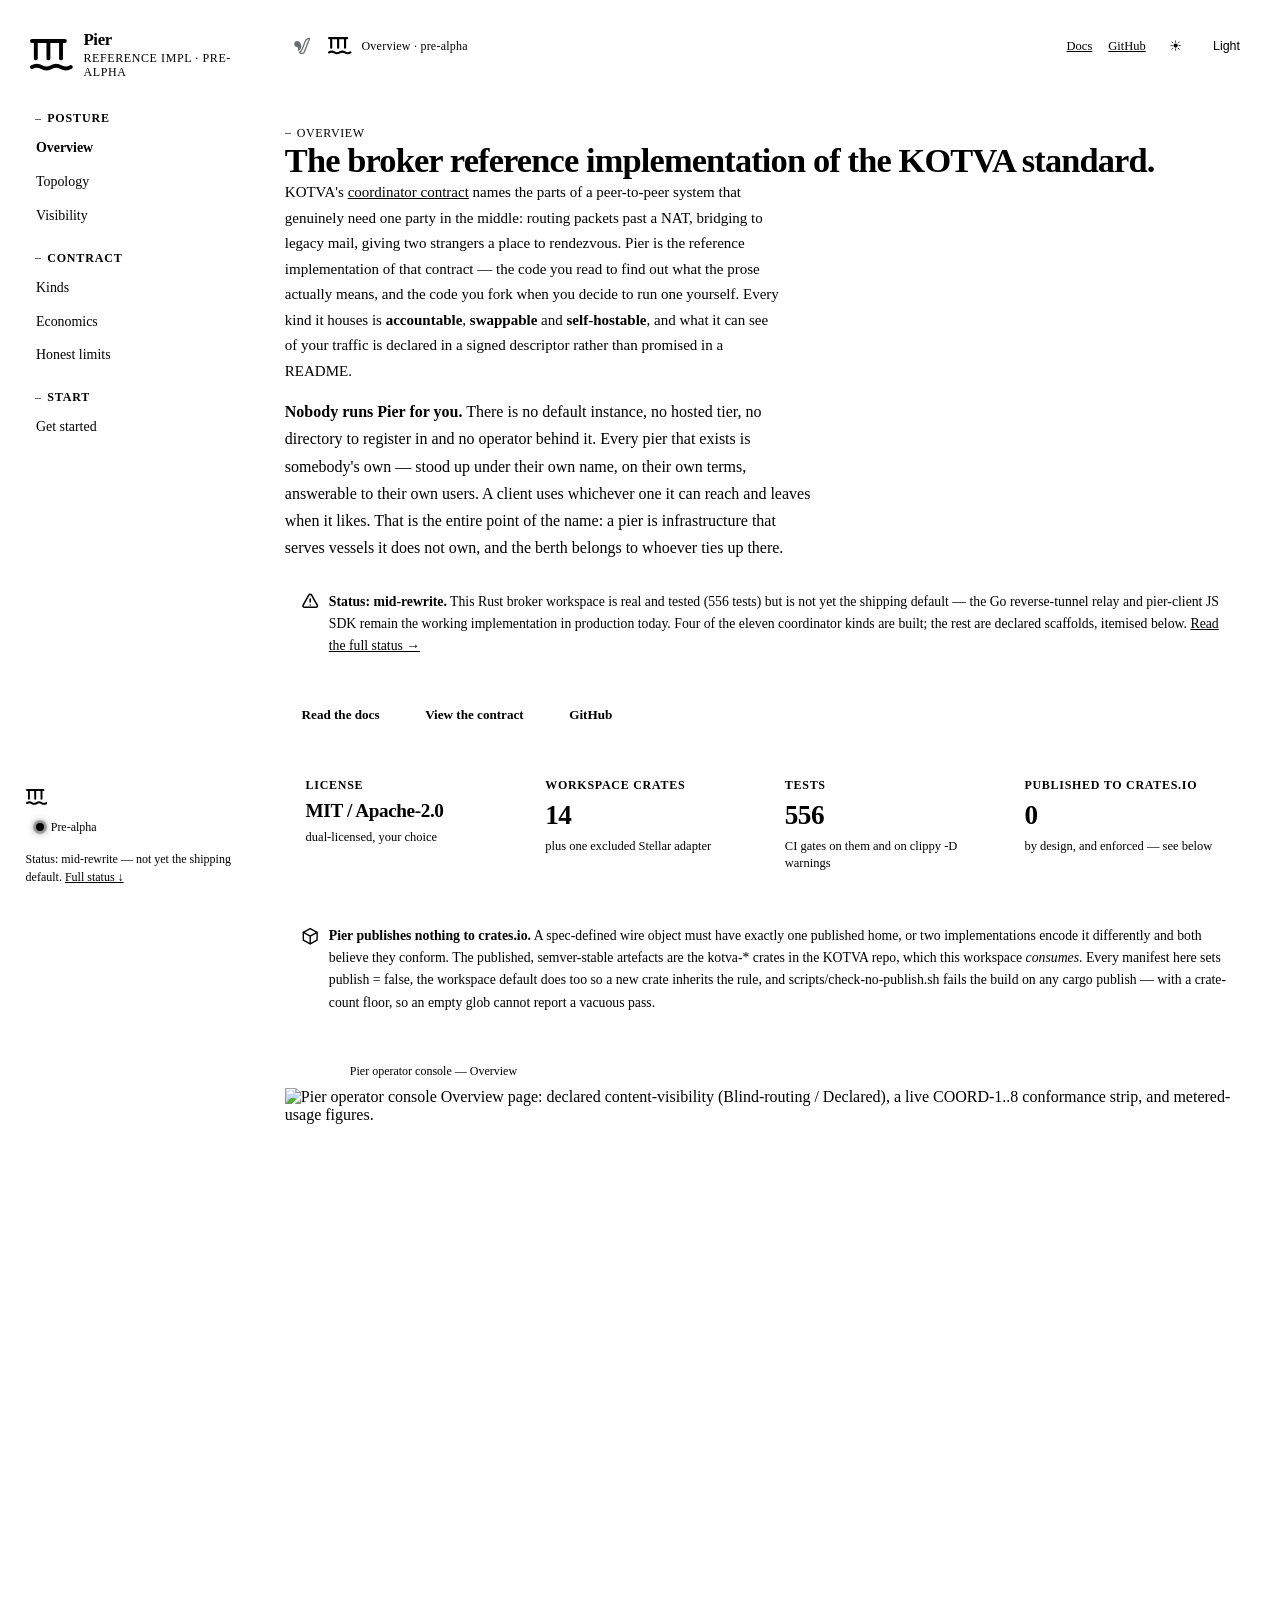
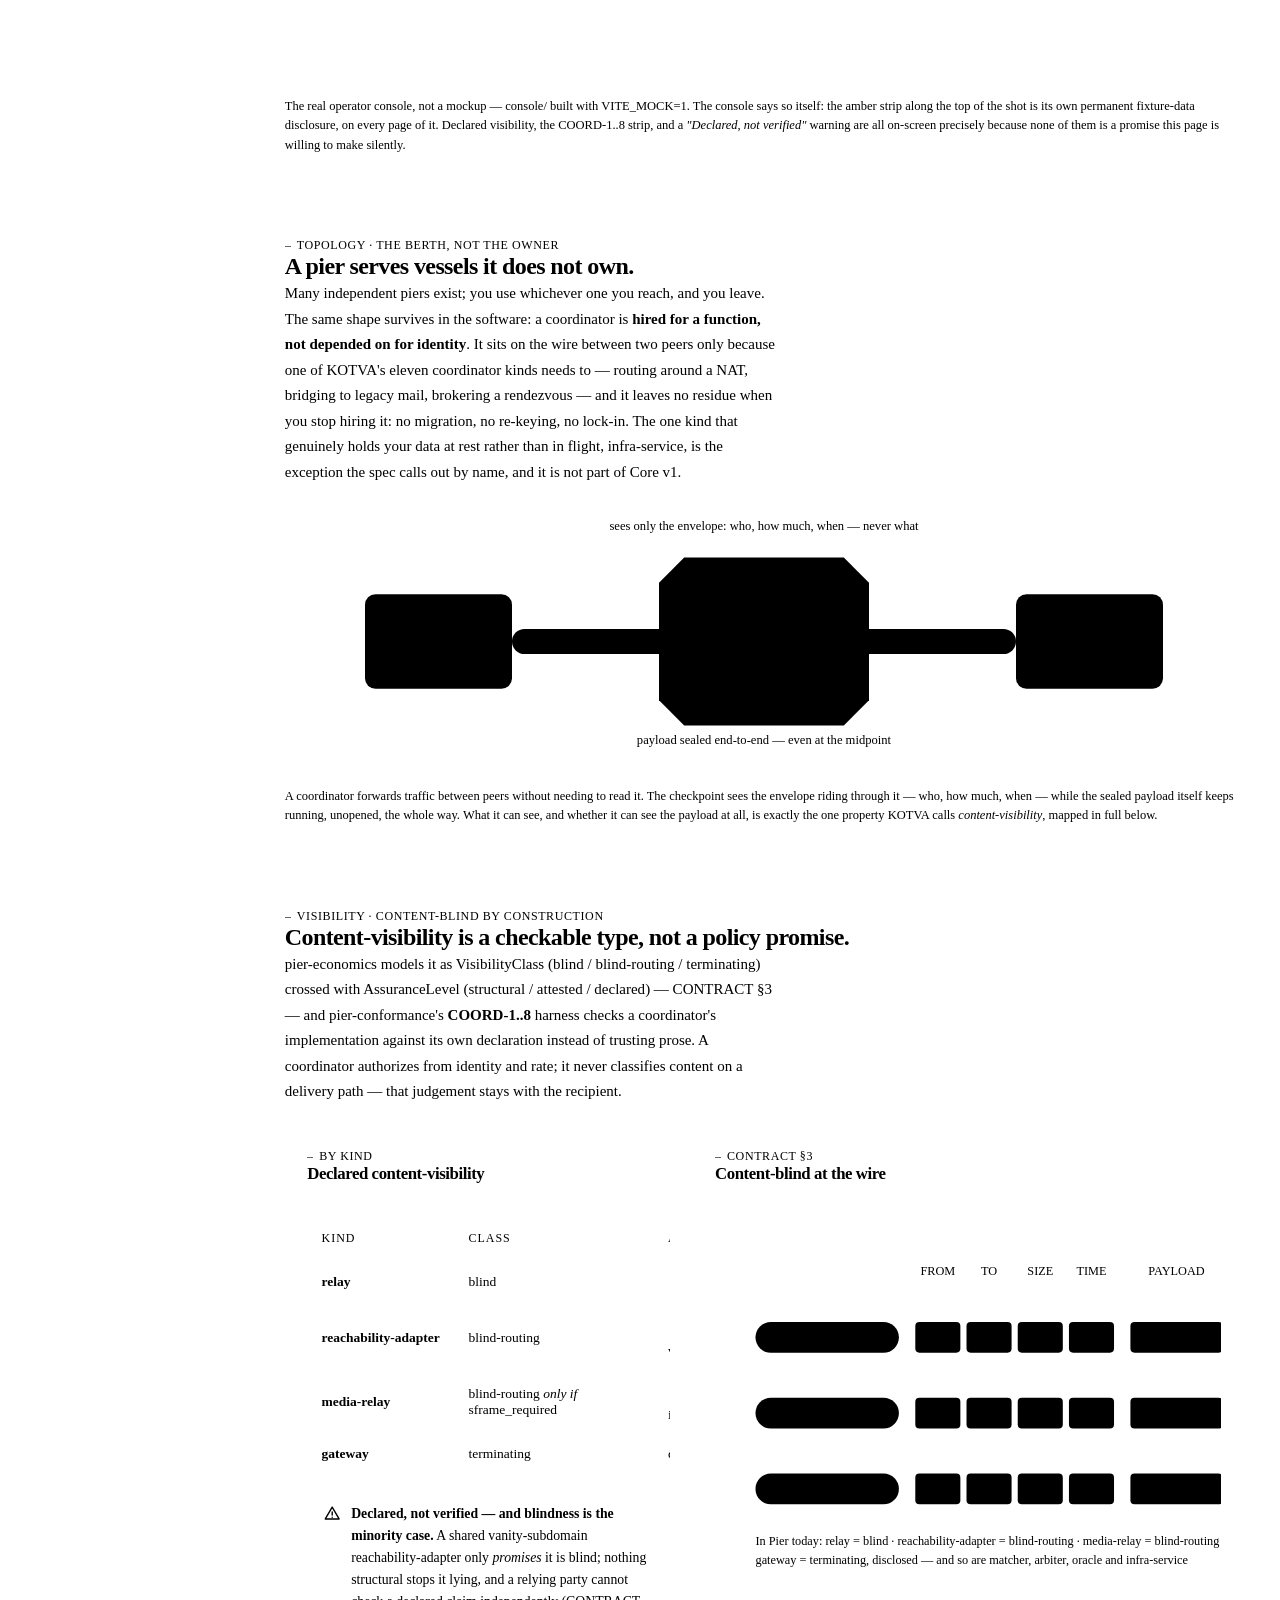
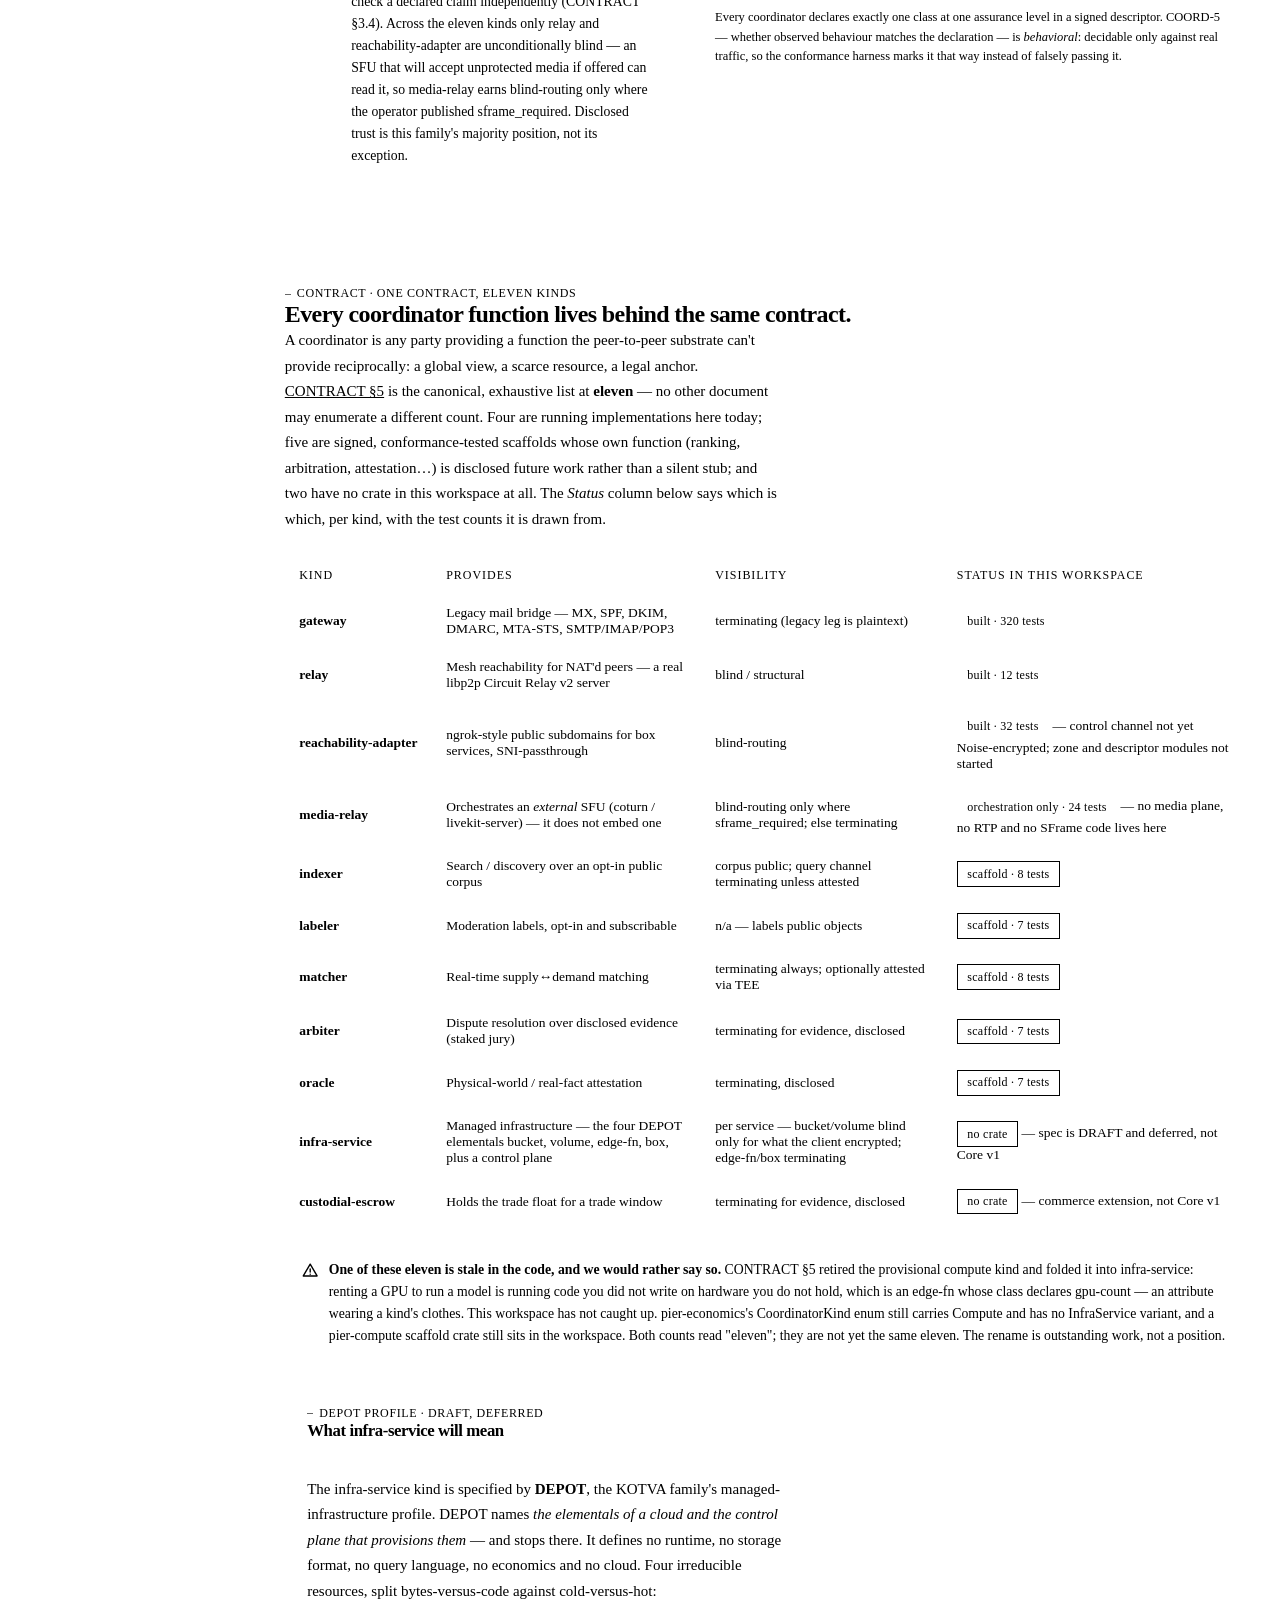
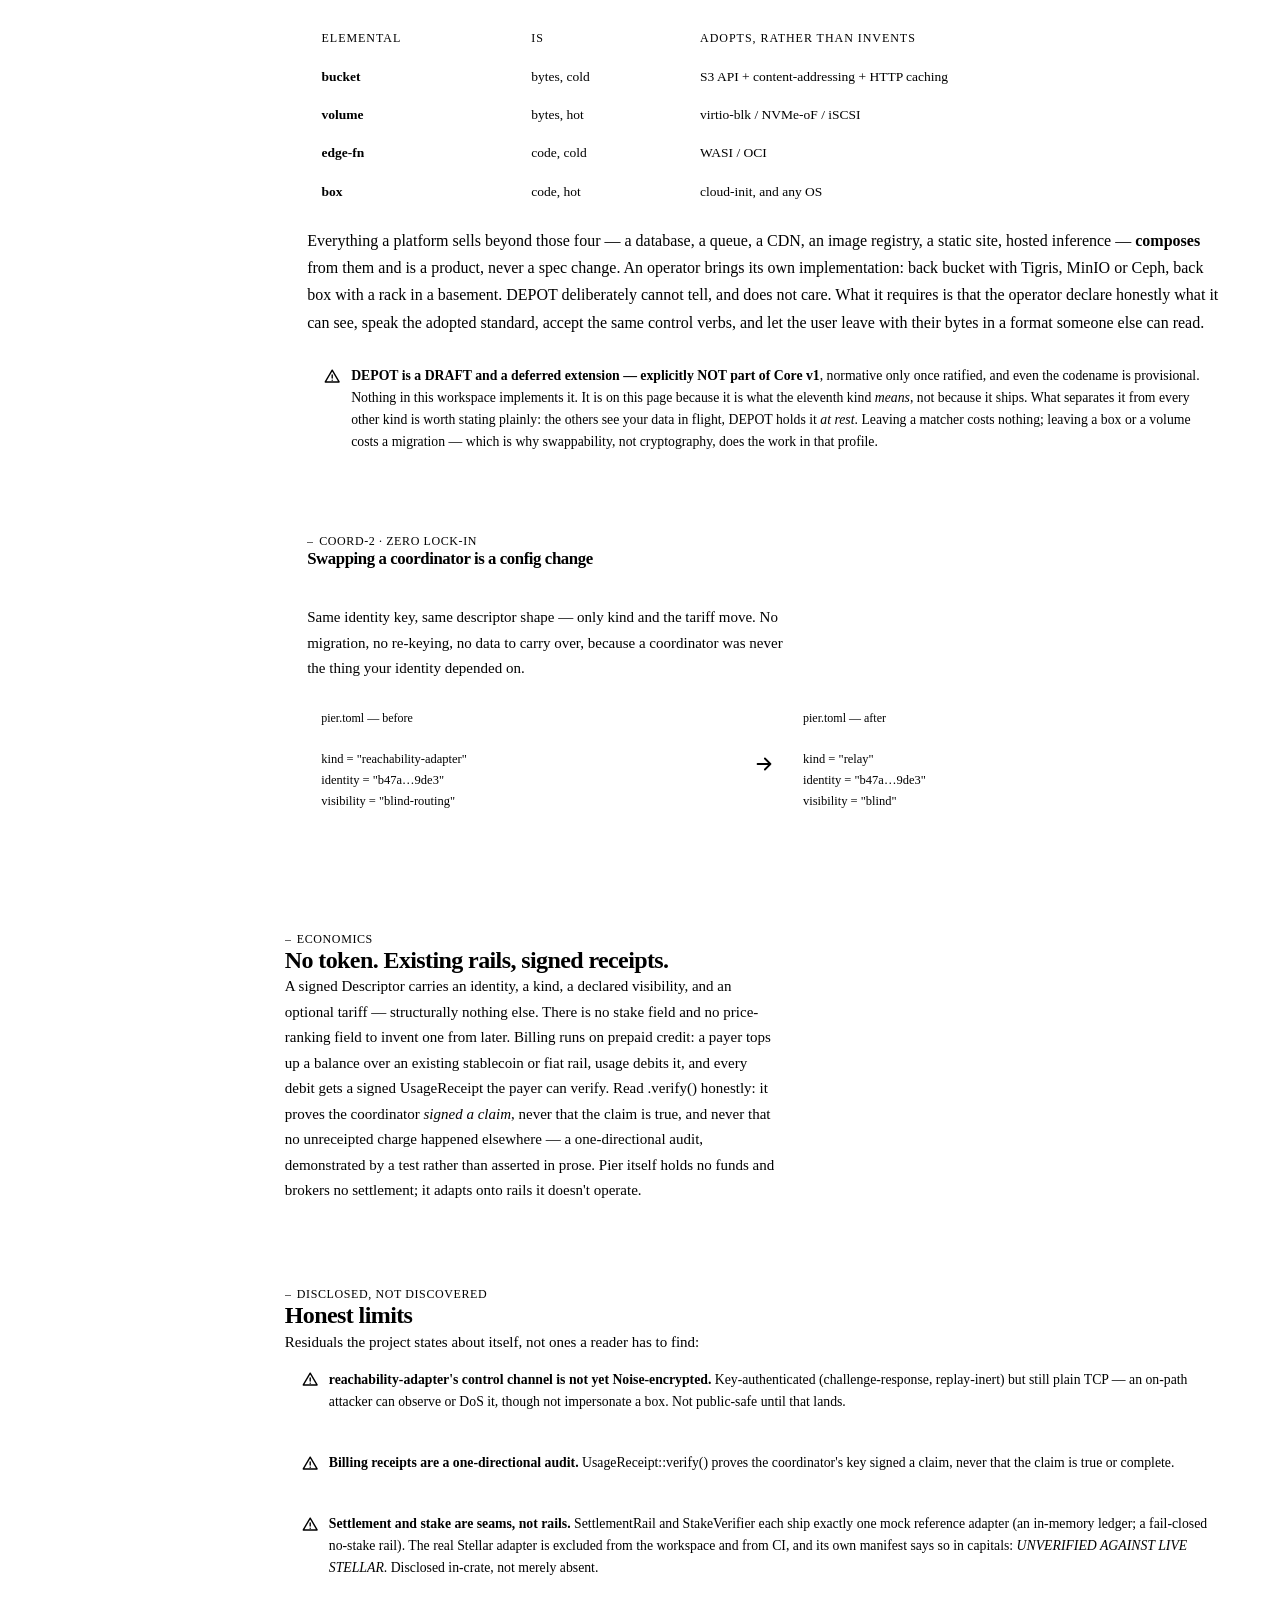
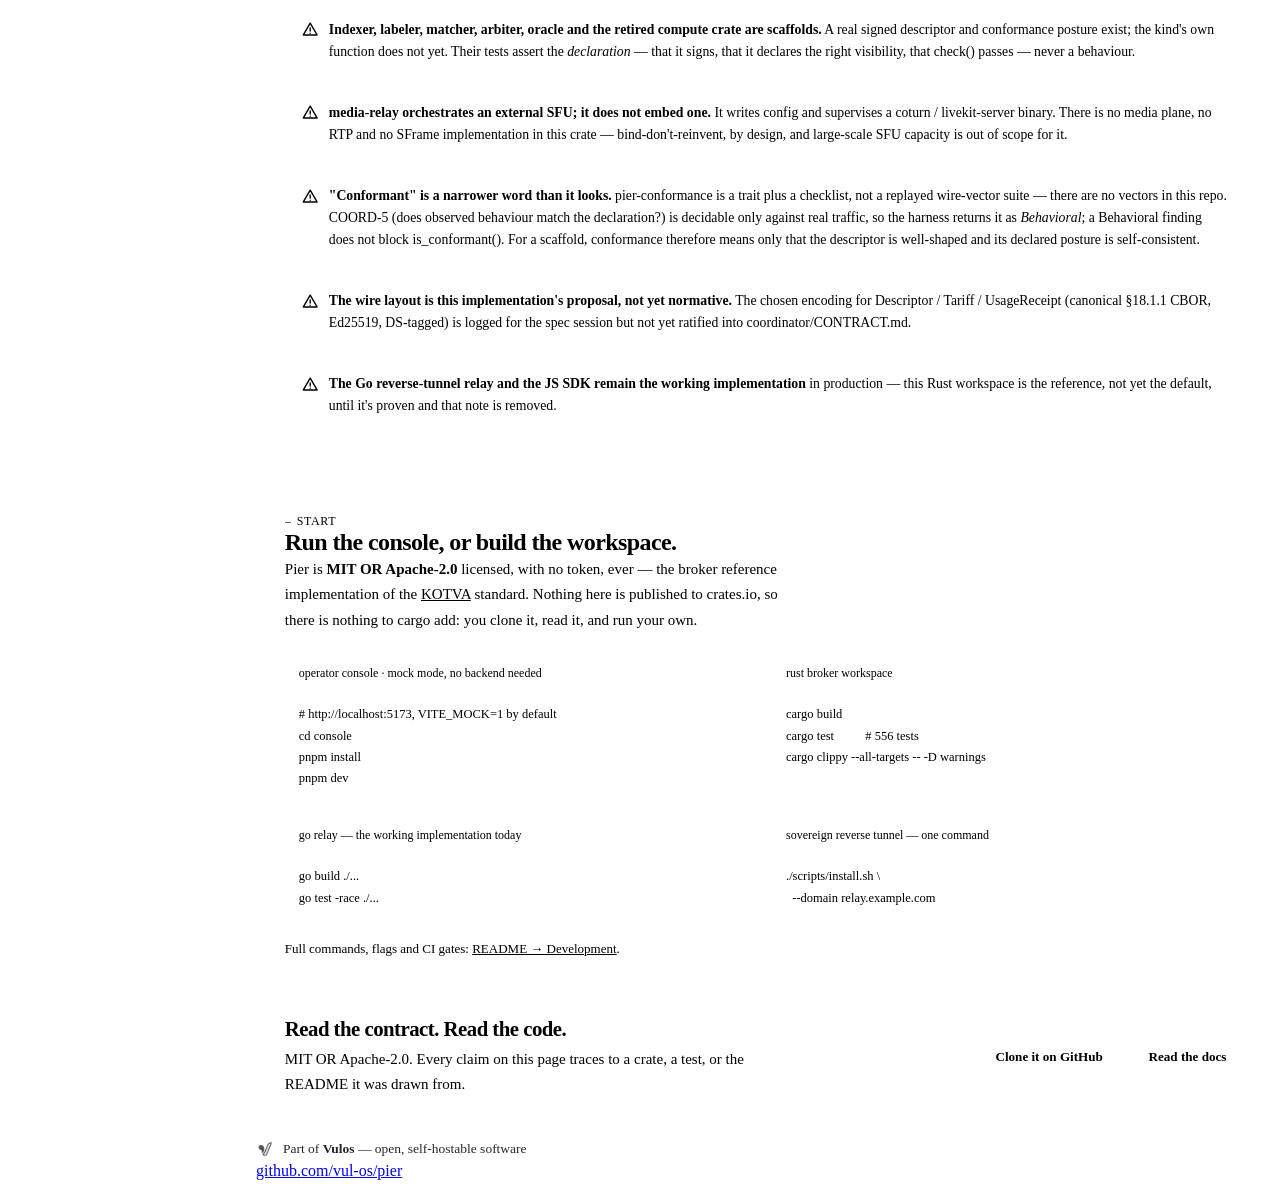
==== site/index.html @ 9364a7e8 "site: lift the Vulos chrome mark off the dark ground vulos-logo.png is flat #2E383A on transparency " ====
<!doctype html>
<html lang="en-ZA">
<head>
<meta charset="utf-8">
<meta name="viewport" content="width=device-width,initial-scale=1">
<title>Pier — the broker reference implementation of the KOTVA standard</title>
<meta name="description" content="Pier is the broker (coordinator) reference implementation of the KOTVA standard. Content-visibility is a checkable type, not a policy promise. Anyone may run one, under their own name; there is no default instance and no operator.">
<link rel="canonical" href="https://vulos.org/projects/pier/">
<meta name="color-scheme" content="dark light">
<meta property="og:type" content="website">
<meta property="og:site_name" content="Pier">
<meta property="og:title" content="Pier — the broker reference implementation of the KOTVA standard">
<meta property="og:description" content="Content-visibility is a checkable type, not a policy promise. Anyone may run one, under their own name — no default instance, no operator, no token.">
<meta property="og:url" content="https://vulos.org/projects/pier/">
<meta property="og:image" content="https://vulos.org/projects/pier/assets/og-card.png">
<meta property="og:image:type" content="image/png">
<meta property="og:image:width" content="1200">
<meta property="og:image:height" content="630">
<meta property="og:image:alt" content="Pier — the broker reference implementation of the KOTVA standard: a bronze deck on three pilings standing over open water.">
<meta name="twitter:card" content="summary_large_image">
<meta name="twitter:title" content="Pier — the broker reference implementation of the KOTVA standard">
<meta name="twitter:description" content="Content-visibility is a checkable type, not a policy promise. Anyone may run one, under their own name — no default instance, no operator, no token.">
<meta name="twitter:image" content="https://vulos.org/projects/pier/assets/og-card.png">
<link rel="icon" type="image/svg+xml" href="assets/brand/favicon.svg">
<link rel="icon" type="image/png" sizes="32x32" href="assets/brand/favicon-32.png">
<link rel="apple-touch-icon" href="assets/brand/apple-touch-icon.png">
<link rel="stylesheet" href="./assets/site-theme.css">
<script>
  (function () {
    try {
      var s = localStorage.getItem('pier-site-theme');
      var t = s || (matchMedia('(prefers-color-scheme: light)').matches ? 'light' : 'dark');
      document.documentElement.setAttribute('data-theme', t);
    } catch (e) { document.documentElement.setAttribute('data-theme', 'dark'); }
  })();
</script>
<style>
/* ═══════════════════════════════════════════════════════════════════════
   Landing-page-only styling. Shared chrome/tokens live in assets/site-theme.css.

   This page is built as the console it fronts: a sidebar nav + topbar shell,
   panel/card surfaces, pills and stat tiles lifted from console/src/app.css
   (same class shapes, this page's own copy — index.html never loads Svelte).
   The console's real component vocabulary — .panel, .pill, .note, .stat,
   table.ledger — is reused deliberately so a reader who later opens the
   actual console recognises the room. New class names are used wherever a
   name already means something different in site-theme.css (.btn, .nav,
   .brand, .theme-toggle) to avoid silently colliding with docs.html's chrome,
   which still loads the same stylesheet and must keep working untouched.
   ═══════════════════════════════════════════════════════════════════════ */

* { box-sizing: border-box; }
/* TYPE FLOOR: nothing on this page renders below 12px. The uppercase
   eyebrows, sidebar headings, stat labels, table headers and status pills all
   used to sit at 10.1-11.8px — small enough that the pills, which carry real
   information ("built · 320 tests"), were harder to read than the prose they
   qualify. Measured, not eyeballed: see the 390px/1280px audit. */
h1,h2,h3,h4{font-family:var(--font-mono);font-weight:700;letter-spacing:-.025em;line-height:1.15;margin:0;color:var(--text-primary)}
p.lede,p.body{font-family:var(--font-sans);color:var(--text-secondary);line-height:1.7}
code{font-family:var(--font-mono)}

/* ── shell ─────────────────────────────────────────────────────────────── */
.shell{display:grid;grid-template-columns:15.5rem minmax(0,1fr);min-height:100vh}
@media(max-width:900px){.shell{grid-template-columns:minmax(0,1fr)}}

.scrim{display:none;border:0;padding:0;position:fixed;inset:0;z-index:50;background:var(--nav-scrim);opacity:0;pointer-events:none;transition:opacity var(--dur) var(--ease);cursor:default}
@media(max-width:900px){.scrim{display:block}.shell.drawer-open .scrim{opacity:1;pointer-events:auto}}

.side-nav{background:var(--bg-surface);border-right:1px solid var(--border-default);display:flex;flex-direction:column;padding:1.4rem 1.1rem;position:sticky;top:0;height:100vh;overflow-y:auto}
.side-nav:focus-visible{outline:none;box-shadow:none}
@media(max-width:900px){
  .side-nav{position:fixed;top:0;left:0;bottom:0;z-index:60;width:16rem;max-width:82vw;height:100dvh;transform:translateX(-100%);transition:transform var(--dur) var(--ease);box-shadow:var(--shadow-lg)}
  .side-nav.open{transform:translateX(0)}
}

.side-brand{display:flex;align-items:center;gap:.65rem;padding:0 .3rem 1rem;margin-bottom:.7rem;border-bottom:1px solid var(--border-default);position:relative}
.side-brand::after{content:'';position:absolute;left:.3rem;right:0;bottom:-1px;height:1px;background:linear-gradient(90deg,var(--border-emphasis),transparent 85%)}
.side-mark{color:var(--accent);display:flex;align-items:center}
.side-mark svg{height:2rem;width:auto;display:block}
.side-word{display:flex;flex-direction:column;line-height:1.2;min-width:0}
.side-word .w{font-family:var(--font-mono);font-weight:700;font-size:1.05rem;letter-spacing:-.02em;color:var(--text-primary)}
.side-word .s{font-family:var(--font-mono);font-size:12px;font-weight:500;letter-spacing:.05em;text-transform:uppercase;color:var(--text-muted)}

.nav-heading{font-family:var(--font-mono);font-size:12px;font-weight:600;letter-spacing:.07em;text-transform:uppercase;color:var(--text-muted);margin:1.2rem 0 .4rem;padding:0 .6rem}
.nav-heading:first-of-type{margin-top:.3rem}
.nav-heading::before{content:'';display:inline-block;width:.5em;height:1px;margin-right:.5em;background:currentColor;opacity:.6;vertical-align:middle}
.navlist{list-style:none;margin:0 0 0;padding:0;display:flex;flex-direction:column;gap:.15rem}
.navitem{width:100%;display:flex;align-items:center;padding:.48rem .65rem;border-radius:var(--radius-sm);border:none;background:transparent;color:var(--text-secondary);font-family:var(--font-mono);font-size:.87rem;font-weight:500;text-align:left;cursor:pointer;text-decoration:none;transition:background-color var(--dur-fast) var(--ease),color var(--dur-fast) var(--ease),box-shadow var(--dur) var(--ease)}
.navitem:hover{background:var(--bg-hover);color:var(--text-primary)}
.navitem.active{background:var(--bg-selected);color:var(--text-primary);font-weight:600;box-shadow:inset 0 0 0 1px var(--bg-selected-border),inset 2px 0 0 var(--accent)}

.nav-foot{margin-top:auto;padding-top:1rem;border-top:1px solid var(--border-default);display:flex;flex-direction:column;gap:.65rem}
.foot-mark{color:var(--text-faint)}
.foot-mark svg{height:1rem;width:auto;display:block}
.mode-badge{align-self:flex-start;display:inline-flex;align-items:center;gap:.42rem;font-family:var(--font-mono);font-size:12px;font-weight:500;color:var(--status-warning);background:var(--status-warning-soft);border:1px solid color-mix(in srgb,var(--status-warning) 40%,transparent);padding:.28rem .65rem;border-radius:var(--radius-full)}
.light-dot{width:8px;height:8px;border-radius:50%;background:currentColor;box-shadow:0 0 0 3px color-mix(in srgb,currentColor 25%,transparent),0 0 8px currentColor;flex-shrink:0}
.foot-note{font-size:12px;color:var(--text-tertiary);line-height:1.5;margin:0}
.foot-note a{color:var(--accent)}

.content-col{min-width:0;display:flex;flex-direction:column}

.topbar{display:flex;align-items:center;justify-content:space-between;gap:1rem;padding:1rem 1.8rem;border-bottom:1px solid var(--border-default);background:var(--nav-scrim);backdrop-filter:blur(10px);-webkit-backdrop-filter:blur(10px);box-shadow:var(--shadow-sm);position:sticky;top:0;z-index:40}
.crumbs{display:flex;align-items:center;gap:.6rem;min-width:0}
.hamburger{display:none;align-items:center;justify-content:center;width:2.1rem;height:2.1rem;min-width:44px;min-height:44px;border:1px solid var(--border-strong);border-radius:var(--radius-sm);background:var(--bg-elevated);color:var(--text-secondary);cursor:pointer;flex-shrink:0}
.hamburger svg{width:1.1rem;height:1.1rem}
.hamburger:hover{color:var(--text-primary);border-color:var(--border-emphasis);background:var(--bg-hover)}
@media(max-width:900px){.hamburger{display:inline-flex}}
.back-link{display:flex;align-items:center;gap:5px;font-family:var(--font-mono);font-size:12px;letter-spacing:.04em;color:var(--text-faint);flex-shrink:0;min-height:44px}
.back-link:hover{color:var(--accent)}
.tb-mark{color:var(--text-secondary);height:1.1rem;width:auto;display:block;flex-shrink:0}
.crumb-kicker{font-family:var(--font-mono);font-size:.75rem;font-weight:500;letter-spacing:.02em;color:var(--text-muted);overflow:hidden;text-overflow:ellipsis;white-space:nowrap;min-width:0}
@media(max-width:560px){.back-link .bl-txt{display:none}}
@media(max-width:480px){.crumb-kicker{display:none}}

.top-actions{display:flex;align-items:center;gap:1rem;flex-shrink:0}
.top-link{font-family:var(--font-mono);font-size:12.5px;color:var(--text-muted);min-height:44px;display:inline-flex;align-items:center}
.top-link:hover{color:var(--text-primary)}
@media(max-width:640px){.top-link{display:none}}

.theme-switch{display:flex;align-items:center;gap:.5rem;background:none;border:none;cursor:pointer;color:var(--text-secondary);padding:.2rem;border-radius:var(--radius-sm)}
.theme-switch .track{width:2.5rem;height:1.4rem;border-radius:var(--radius-full);background:var(--bg-base);border:1px solid var(--border-strong);display:flex;align-items:center;padding:.12rem;transition:background-color var(--dur) var(--ease),border-color var(--dur) var(--ease)}
.theme-switch .track.dark{background:color-mix(in srgb,var(--accent) 30%,var(--bg-base));border-color:color-mix(in srgb,var(--accent) 45%,var(--border-strong));justify-content:flex-end}
.theme-switch .thumb{width:1.05rem;height:1.05rem;border-radius:50%;background:var(--bg-elevated);color:var(--accent);display:flex;align-items:center;justify-content:center;box-shadow:var(--shadow-sm)}
.theme-switch .thumb svg{width:.7rem;height:.7rem}
.theme-switch .tlabel{font-family:var(--font-mono);font-size:.78rem;color:var(--text-secondary)}
@media(max-width:480px){.theme-switch .tlabel{display:none}}

main{padding:0}
.page{max-width:78rem;margin:0 auto;padding:2.6rem 1.8rem;border-top:1px solid var(--border-subtle)}
.page:first-child{border-top:none}
@media(max-width:640px){.page{padding:2rem 1.1rem}}

.page-head{display:flex;flex-direction:column;gap:var(--space-1);padding-bottom:var(--space-5);border-bottom:1px solid var(--border-subtle);position:relative;margin-bottom:var(--space-6)}
.page-head::after{content:'';position:absolute;left:0;right:58%;bottom:-1px;height:1px;background:linear-gradient(90deg,var(--accent),transparent 90%);opacity:.6}
.panel-kicker{font-family:var(--font-mono);font-size:12px;font-weight:500;letter-spacing:.05em;text-transform:uppercase;color:var(--text-muted)}
.panel-kicker::before{content:'';display:inline-block;width:.5em;height:1px;margin-right:.5em;background:currentColor;opacity:.6;vertical-align:middle}
.page-head h1{font-size:clamp(1.6rem,3.4vw,2.15rem);margin:var(--space-1) 0 var(--space-2)}
.page-head h2{font-size:clamp(1.2rem,2.2vw,1.5rem);margin:var(--space-1) 0 var(--space-2)}
.lede{color:var(--text-secondary);margin:0;max-width:66ch;font-family:var(--font-sans);font-size:15px;line-height:1.7}
p.body+p.body{margin-top:1em}

/* ── buttons (own namespace: site-theme.css already owns .btn) ─────────── */
.cbtn{display:inline-flex;align-items:center;gap:.5rem;font-family:var(--font-mono);font-weight:600;font-size:.82rem;padding:.6rem 1.05rem;border-radius:var(--radius-sm);border:1px solid var(--border-strong);background:var(--bg-elevated);color:var(--text-primary);cursor:pointer;text-decoration:none;min-height:44px;transition:transform var(--dur-fast) var(--ease),border-color var(--dur-fast) var(--ease),background-color var(--dur-fast) var(--ease)}
.cbtn:hover{border-color:var(--accent);background:var(--bg-hover);transform:translateY(-1px)}
.cbtn-primary{background:var(--accent-fill);border-color:transparent;color:var(--accent-fill-contrast);box-shadow:0 6px 18px -8px color-mix(in srgb,var(--accent-fill) 55%,transparent)}
.cbtn-primary:hover{background:color-mix(in srgb,var(--accent-fill) 88%,black)}
.cta-row{display:flex;flex-wrap:wrap;gap:12px;margin-top:22px}

/* ── panels / notes / pills (console vocabulary, this page's own copy) ─── */
.panel{background:linear-gradient(180deg,color-mix(in srgb,var(--bg-elevated) 32%,var(--bg-surface) 68%) 0%,var(--bg-surface) 5.5rem);border:1px solid var(--border-strong);border-radius:var(--radius-md);position:relative}
.panel-header{display:flex;align-items:baseline;justify-content:space-between;gap:1rem;padding:1.1rem 1.4rem .9rem;border-bottom:1px solid var(--border-subtle);position:relative}
.panel-header::after{content:'';position:absolute;left:1.4rem;right:1.4rem;bottom:-1px;height:1px;background:linear-gradient(90deg,var(--border-emphasis),transparent 85%)}
.panel-header h3{font-size:1.05rem}
.panel-body{padding:1.4rem}
@media(max-width:640px){.panel-body{padding:1rem}}

.note{font-size:.86rem;color:var(--text-secondary);background:var(--bg-base);border:1px solid var(--border-strong);border-radius:var(--radius-md);padding:.85rem 1rem;display:flex;gap:.6rem;align-items:flex-start;line-height:1.6;font-family:var(--font-sans)}
.note strong{color:var(--text-primary);font-family:var(--font-mono)}
.note-caution{background:var(--status-warning-soft);border-color:color-mix(in srgb,var(--status-warning) 45%,var(--border-strong));color:var(--text-primary)}
.note svg{width:1.15rem;height:1.15rem;flex-shrink:0;margin-top:.1rem;color:var(--status-warning)}
.note-list{display:grid;gap:12px;margin-top:0}

.pill{display:inline-flex;align-items:center;gap:.4rem;font-family:var(--font-mono);font-size:12px;font-weight:500;letter-spacing:.02em;padding:.28rem .6rem;border-radius:var(--radius-full);border:1px solid transparent;white-space:nowrap}
.pill-verifiable{background:var(--status-success-soft);color:var(--status-success)}
.pill-declared{background:var(--status-warning-soft);color:var(--status-warning)}
.pill-built{background:var(--status-success-soft);color:var(--status-success)}
.pill-scaffold{background:var(--bg-elevated);color:var(--text-muted);border-color:var(--border-strong)}

/* ── stat tiles ────────────────────────────────────────────────────────── */
.stat-grid{display:grid;grid-template-columns:repeat(4,minmax(0,1fr));gap:var(--space-4);margin-top:24px}
@media(max-width:760px){.stat-grid{grid-template-columns:repeat(2,minmax(0,1fr))}}
@media(max-width:420px){.stat-grid{grid-template-columns:minmax(0,1fr)}}
.stat{padding:1.1rem 1.3rem 1.2rem;display:flex;flex-direction:column;gap:.5rem;min-width:0}
.stat .label{font-family:var(--font-mono);font-size:12px;font-weight:600;letter-spacing:.06em;text-transform:uppercase;color:var(--text-muted)}
.stat .value-row{display:flex;align-items:baseline;gap:.4rem;min-width:0}
.stat .value{font-family:var(--font-mono);font-size:1.7rem;font-weight:700;color:var(--text-primary);line-height:1.05;letter-spacing:-.02em;overflow-wrap:break-word}
.stat .value.bronze{color:var(--accent)}
.stat .unit{font-size:.78rem;font-weight:500;color:var(--text-faint);font-family:var(--font-mono)}
.stat .hint{font-size:12.5px;color:var(--text-tertiary);line-height:1.4}

/* ── grid-top (two-panel posture layout) ──────────────────────────────── */
.grid-top{display:grid;grid-template-columns:minmax(0,1fr) minmax(0,1.35fr);gap:var(--space-4);align-items:stretch;margin-top:24px}
@media(max-width:980px){.grid-top{grid-template-columns:minmax(0,1fr)}}

/* ── hero shot ─────────────────────────────────────────────────────────── */
.shot-frame{border:1px solid var(--border-strong);border-radius:var(--radius-lg);overflow:hidden;background:var(--bg-surface);box-shadow:var(--shadow-lg)}
.shot-frame .bar{display:flex;align-items:center;gap:6px;padding:9px 12px;border-bottom:1px solid var(--border-default);background:var(--bg-elevated)}
.shot-frame .bar i{width:9px;height:9px;border-radius:50%;background:var(--border-emphasis);display:block}
.shot-frame .bar span{margin-left:8px;font-family:var(--font-mono);font-size:12px;color:var(--text-faint)}
/* Ratio-driven, not pixel-driven. The old `max-height:400px` was tuned for a near-square
   2948x2508 capture; against the 2880x1800 (16:10) shots it cropped 42% of the image away —
   including the metric rows the caption points at. Sizing by aspect-ratio means a future
   re-crop cannot silently reintroduce that. `cover` stays as a belt-and-braces guard: at the
   declared ratio it is a no-op, and it degrades gracefully if a shot ever ships off-ratio. */
.shot-frame .imgwrap{aspect-ratio:16/10;overflow:hidden}
.shot-frame img{width:100%;height:100%;object-fit:cover;object-position:top center;border-radius:0}
figcaption{font-family:var(--font-sans);font-size:12.5px;color:var(--text-faint);margin-top:10px;line-height:1.55}

/* ── diagrams ──────────────────────────────────────────────────────────── */
figure.diagram{margin:0}
.diagram-box{border:1px solid var(--border-default);border-radius:var(--radius-lg);background:var(--bg-surface);padding:20px;overflow-x:auto}
/* Fixed width, NOT min-width: this guarantees the render scale
   (rendered-px / viewBox-units) never drops below 1, so every nominal
   12px label in the SVG never renders under 12px — it only ever gets
   BIGGER on wide screens (svg centred by margin) and forces the
   diagram-box's own overflow-x:auto to scroll on narrow ones. max-width
   is explicitly cleared because site-theme.css's global `svg{max-width:
   100%}` would otherwise cap this back down below the floor on mobile. */
.diagram-box svg{display:block;margin:0 auto;width:840px;max-width:none;height:auto}
.d-line{stroke:var(--border-emphasis);stroke-width:2}
.d-node{fill:var(--bg-elevated);stroke:var(--border-strong);stroke-width:1.5}
.d-node-accent{fill:var(--accent-soft);stroke:var(--accent);stroke-width:1.5}
.d-text{font-family:var(--font-mono);fill:var(--text-primary)}
.d-text-dim{font-family:var(--font-mono);fill:var(--text-muted)}
.d-text-accent{font-family:var(--font-mono);fill:var(--accent);font-weight:600}
.d-hatch-line{stroke:var(--border-emphasis);stroke-width:1}

/* ── kinds / ledger table ──────────────────────────────────────────────── */
.scroll-x{overflow-x:auto;border:1px solid var(--border-default);border-radius:var(--radius-lg);margin-top:24px}
table.ledger{width:100%;border-collapse:collapse;font-size:13.5px;min-width:660px}
table.ledger th{text-align:left;font-family:var(--font-mono);font-size:12px;letter-spacing:.08em;text-transform:uppercase;color:var(--text-tertiary);font-weight:500;padding:.7rem .9rem;background:color-mix(in srgb,var(--bg-elevated) 55%,transparent);border-bottom:1px solid var(--border-emphasis)}
table.ledger td{padding:.7rem .9rem;border-bottom:1px solid var(--border-subtle);vertical-align:middle;font-family:var(--font-sans);color:var(--text-secondary)}
table.ledger td:first-child{font-family:var(--font-mono);color:var(--text-primary);font-weight:600;white-space:nowrap}
table.ledger tbody tr:last-child td{border-bottom:none}
table.ledger tbody tr:hover{background:color-mix(in srgb,var(--accent) 5%,transparent)}

/* ── quick start code ──────────────────────────────────────────────────── */
.code-grid{display:grid;grid-template-columns:minmax(0,1fr) minmax(0,1fr);gap:16px;margin-top:24px}
@media(max-width:760px){.code-grid{grid-template-columns:minmax(0,1fr)}}
.code-card{border:1px solid var(--border-strong);border-radius:var(--radius-md);background:var(--bg-elevated);overflow:hidden}
.code-card .lbl{font-family:var(--font-mono);font-size:12px;color:var(--text-muted);padding:9px 14px;border-bottom:1px solid var(--border-default);background:var(--bg-surface)}
.code-card pre{margin:0;padding:14px;overflow-x:auto;font-family:var(--font-mono);font-size:12.5px;line-height:1.7;color:var(--text-secondary)}
.code-card pre .c{color:var(--text-faint)}

/* ── config-swap panel (COORD-2, zero lock-in) ────────────────────────── */
.swap-grid{display:grid;grid-template-columns:minmax(0,1fr) auto minmax(0,1fr);gap:14px;align-items:center;margin-top:20px}
@media(max-width:640px){.swap-grid{grid-template-columns:minmax(0,1fr)}}
.swap-grid .arrow{color:var(--text-faint);display:flex;justify-content:center}
.swap-grid .arrow svg{width:22px;height:22px}
@media(max-width:640px){.swap-grid .arrow svg{transform:rotate(90deg)}}

.final-cta{display:flex;flex-wrap:wrap;gap:14px;align-items:center;justify-content:space-between;margin-top:32px;padding-top:28px;border-top:1px solid var(--border-subtle)}
.trust-note{font-family:var(--font-mono);font-size:13px;color:var(--text-muted);margin-top:18px}
.trust-note a{color:var(--accent)}

  /* ── Vulos suite chrome — identical on every product landing ───────────────
     Two elements, and only two: a logo-only home button in the top bar, and
     one line in the footer. Deliberately free of repo variables so the block
     is byte-identical across the suite and can be diffed as one thing. */
  .vulos-home { display: inline-flex; align-items: center; justify-content: center; width: 34px; height: 34px; border-radius: 9px; flex: 0 0 auto; opacity: .72; transition: opacity .15s ease, transform .15s ease; }
  .vulos-home:hover, .vulos-home:focus-visible { opacity: 1; transform: translateY(-1px); }
  .vulos-home img { display: block; width: 22px; height: 22px; border-radius: 6px; }
  .vulos-foot { display: inline-flex; align-items: center; gap: 9px; font-size: 13.5px; line-height: 1.45; text-decoration: none; color: inherit; opacity: .85; transition: opacity .15s ease; }
  .vulos-foot:hover { opacity: 1; text-decoration: none; }
  .vulos-foot img { display: block; width: 18px; height: 18px; border-radius: 5px; flex: 0 0 auto; }

  /* Dark-ground correction for the mark above. vulos-logo.png is flat #2E383A
     on transparency — ink drawn for paper — so composited on this surface it
     measures about 1.3:1 and reads as a smudge, not as a dimmed logo. The
     artwork carries its whole shape in the alpha channel, so brightness(0)
     invert(1) recolours it to the surface's foreground with the glyph intact,
     and the opacity holds it at the same secondary weight the light theme
     gives it. Styling only: the chrome markup stays byte-identical suite-wide. */
  :root[data-theme="dark"] .vulos-home img,
  :root[data-theme="dark"] .vulos-foot img { filter: brightness(0) invert(1); opacity: .66; }
  @media (prefers-color-scheme: dark) {
    :root:not([data-theme="light"]) .vulos-home img,
    :root:not([data-theme="light"]) .vulos-foot img { filter: brightness(0) invert(1); opacity: .66; }
  }
</style>
</head>
<body>
<div class="shell" id="shell">
  <button class="scrim" id="scrim" type="button" aria-label="Close menu" aria-hidden="true" tabindex="-1"></button>

  <aside class="side-nav" id="sideNav" tabindex="-1">
    <div class="side-brand">
      <div class="side-mark" aria-hidden="true">
        <!-- The Pier mark (brand/pier.svg, copied verbatim): a deck on three
             pilings standing over open water. The water runs PAST the deck and
             no vessel is drawn — a pier serves vessels it does not own. -->
        <svg viewBox="0 0 88 66" role="presentation">
          <g stroke="currentColor" stroke-width="8" stroke-linecap="round" fill="none">
            <path d="M4 4 H72"/>
            <path d="M12 4 V40"/>
            <path d="M38 4 V40"/>
            <path d="M64 4 V40"/>
            <path d="M4 58 Q14 52 24 58 Q34 64 44 58 Q54 52 64 58 Q74 64 84 58"/>
          </g>
        </svg>
      </div>
      <div class="side-word"><span class="w">Pier</span><span class="s">Reference impl · pre-alpha</span></div>
    </div>

    <nav aria-label="Page sections">
      <p class="nav-heading">Posture</p>
      <ul class="navlist">
        <li><a class="navitem" data-sec="overview" href="#overview">Overview</a></li>
        <li><a class="navitem" data-sec="topology" href="#topology">Topology</a></li>
        <li><a class="navitem" data-sec="visibility" href="#visibility">Visibility</a></li>
      </ul>
      <p class="nav-heading">Contract</p>
      <ul class="navlist">
        <li><a class="navitem" data-sec="kinds" href="#kinds">Kinds</a></li>
        <li><a class="navitem" data-sec="economics" href="#economics">Economics</a></li>
        <li><a class="navitem" data-sec="limits" href="#limits">Honest limits</a></li>
      </ul>
      <p class="nav-heading">Start</p>
      <ul class="navlist">
        <li><a class="navitem" data-sec="try" href="#try">Get started</a></li>
      </ul>
    </nav>

    <div class="nav-foot">
      <div class="foot-mark" aria-hidden="true">
        <svg viewBox="0 0 88 66" role="presentation">
          <g stroke="currentColor" stroke-width="8" stroke-linecap="round" fill="none">
            <path d="M4 4 H72"/><path d="M12 4 V40"/><path d="M38 4 V40"/><path d="M64 4 V40"/>
            <path d="M4 58 Q14 52 24 58 Q34 64 44 58 Q54 52 64 58 Q74 64 84 58"/>
          </g>
        </svg>
      </div>
      <span class="mode-badge"><span class="light-dot" aria-hidden="true"></span> Pre-alpha</span>
      <p class="foot-note">Status: mid-rewrite — not yet the shipping default. <a href="#overview">Full status ↓</a></p>
    </div>
  </aside>

  <div class="content-col">
    <header class="topbar">
      <div class="crumbs">
        <button class="hamburger" id="hamburger" type="button" aria-label="Open menu" aria-expanded="false">
          <svg viewBox="0 0 24 24" fill="none" aria-hidden="true"><path d="M3 6h18M3 12h18M3 18h18" stroke="currentColor" stroke-width="1.8" stroke-linecap="round"/></svg>
        </button>
        <a class="vulos-home" href="https://vulos.org" target="_blank" rel="noopener" title="Vulos — open, self-hostable software" aria-label="Vulos — open, self-hostable software"><img src="./assets/vulos-logo.png" alt="" width="22" height="22"></a>
        <svg class="tb-mark" viewBox="0 0 88 66" role="presentation" aria-hidden="true">
          <g stroke="currentColor" stroke-width="8" stroke-linecap="round" fill="none">
            <path d="M4 4 H72"/><path d="M12 4 V40"/><path d="M38 4 V40"/><path d="M64 4 V40"/>
            <path d="M4 58 Q14 52 24 58 Q34 64 44 58 Q54 52 64 58 Q74 64 84 58"/>
          </g>
        </svg>
        <span class="crumb-kicker" id="crumbKicker">Coordinator reference &middot; pre-alpha</span>
      </div>
      <div class="top-actions">
        <a class="top-link" href="docs.html">Docs</a>
        <a class="top-link" href="https://github.com/vul-os/pier" target="_blank" rel="noopener">GitHub</a>
        <button class="theme-switch" id="themeBtn" type="button" role="switch" aria-checked="true" aria-label="Toggle light and dark theme">
          <span class="track" id="themeTrack">
            <span class="thumb" id="themeThumb">
              <svg id="themeIconDark" viewBox="0 0 24 24" fill="none" aria-hidden="true"><path d="M20 14.5A8.5 8.5 0 119.5 4a7 7 0 1010.5 10.5z" fill="currentColor"/></svg>
              <svg id="themeIconLight" viewBox="0 0 24 24" fill="none" aria-hidden="true" style="display:none"><circle cx="12" cy="12" r="4.5" fill="currentColor"/><path d="M12 2v3M12 19v3M4.2 4.2l2.1 2.1M17.7 17.7l2.1 2.1M2 12h3M19 12h3M4.2 19.8l2.1-2.1M17.7 6.3l2.1-2.1" stroke="currentColor" stroke-width="1.7" stroke-linecap="round"/></svg>
            </span>
          </span>
          <span class="tlabel" id="themeLabel">Dark</span>
        </button>
      </div>
    </header>

    <main id="main">

      <!-- ═══ OVERVIEW ═══════════════════════════════════════════════ -->
      <section class="page" id="overview">
        <header class="page-head">
          <span class="panel-kicker">Overview</span>
          <h1>The broker reference implementation of the KOTVA standard.</h1>
          <p class="lede">
            KOTVA's <a href="https://github.com/vul-os/kotva/blob/main/coordinator/CONTRACT.md" target="_blank" rel="noopener" style="color:var(--accent)">coordinator contract</a>
            names the parts of a peer-to-peer system that genuinely need one party in the middle:
            routing packets past a NAT, bridging to legacy mail, giving two strangers a place to
            rendezvous. Pier is the reference implementation of that contract — the code you read
            to find out what the prose actually means, and the code you fork when you decide to
            run one yourself. Every kind it houses is
            <strong style="color:var(--text-primary)">accountable</strong>,
            <strong style="color:var(--text-primary)">swappable</strong> and
            <strong style="color:var(--text-primary)">self-hostable</strong>, and what it can see
            of your traffic is declared in a signed descriptor rather than promised in a README.
          </p>
          <p class="body" style="max-width:66ch;margin-top:14px">
            <strong style="color:var(--text-primary)">Nobody runs Pier for you.</strong> There is
            no default instance, no hosted tier, no directory to register in and no operator behind
            it. Every pier that exists is somebody's own — stood up under their own name, on their
            own terms, answerable to their own users. A client uses whichever one it can reach and
            leaves when it likes. That is the entire point of the name: a pier is infrastructure
            that serves vessels it does not own, and the berth belongs to whoever ties up there.
          </p>
        </header>

        <div class="note note-caution" style="margin-bottom:22px">
          <svg viewBox="0 0 24 24" fill="none" stroke="currentColor" stroke-width="2" stroke-linecap="round"><path d="M12 9v4M12 17h.01M10.3 3.9L2.8 17a2 2 0 0 0 1.7 3h15a2 2 0 0 0 1.7-3L13.7 3.9a2 2 0 0 0-3.4 0z"/></svg>
          <span><strong>Status: mid-rewrite.</strong> This Rust broker workspace is real and tested
            (556 tests) but is not yet the shipping default — the Go reverse-tunnel
            relay and <code>pier-client</code> JS SDK remain the working implementation in
            production today. Four of the eleven coordinator kinds are built; the rest are
            declared scaffolds, itemised below.
            <a href="https://github.com/vul-os/pier#status-honest-as-of-this-writing" target="_blank" rel="noopener" style="color:var(--accent)">Read the full status &rarr;</a></span>
        </div>

        <div class="cta-row">
          <a class="cbtn cbtn-primary" href="docs.html">Read the docs</a>
          <a class="cbtn" href="https://github.com/vul-os/kotva/blob/main/coordinator/CONTRACT.md" target="_blank" rel="noopener">View the contract</a>
          <a class="cbtn" href="https://github.com/vul-os/pier" target="_blank" rel="noopener">GitHub</a>
        </div>

        <div class="stat-grid">
          <div class="stat panel"><span class="label">License</span><div class="value-row"><span class="value" style="font-size:1.2rem">MIT / Apache-2.0</span></div><span class="hint">dual-licensed, your choice</span></div>
          <div class="stat panel"><span class="label">Workspace crates</span><div class="value-row"><span class="value bronze">14</span></div><span class="hint">plus one excluded Stellar adapter</span></div>
          <div class="stat panel"><span class="label">Tests</span><div class="value-row"><span class="value bronze">556</span></div><span class="hint">CI gates on them and on clippy <code>-D warnings</code></span></div>
          <div class="stat panel"><span class="label">Published to crates.io</span><div class="value-row"><span class="value">0</span></div><span class="hint">by design, and enforced — see below</span></div>
        </div>

        <div class="note" style="margin-top:20px">
          <svg viewBox="0 0 24 24" fill="none" stroke="currentColor" stroke-width="1.8" stroke-linecap="round" stroke-linejoin="round" style="color:var(--text-muted)"><path d="M12 2 3 7v10l9 5 9-5V7z"/><path d="M3 7l9 5 9-5M12 22V12"/></svg>
          <span><strong>Pier publishes nothing to crates.io.</strong> A spec-defined wire object
            must have exactly one published home, or two implementations encode it differently and
            both believe they conform. The published, semver-stable artefacts are the
            <code>kotva-*</code> crates in the KOTVA repo, which this workspace <em>consumes</em>.
            Every manifest here sets <code>publish = false</code>, the workspace default does too
            so a new crate inherits the rule, and <code>scripts/check-no-publish.sh</code> fails
            the build on any <code>cargo publish</code> — with a crate-count floor, so an empty
            glob cannot report a vacuous pass.</span>
        </div>

        <figure style="margin:28px 0 0">
          <div class="shot-frame">
            <div class="bar"><i></i><i></i><i></i><span>Pier operator console — Overview</span></div>
            <div class="imgwrap">
              <picture>
                <source srcset="./assets/console-dark.png" media="(prefers-color-scheme: dark)">
                <img id="heroShot" data-dark="./assets/console-dark.png" data-light="./assets/console-light.png"
                     src="./assets/console-light.png" alt="Pier operator console Overview page: declared content-visibility (Blind-routing / Declared), a live COORD-1..8 conformance strip, and metered-usage figures.">
              </picture>
            </div>
          </div>
          <figcaption>The real operator console, not a mockup — <code>console/</code> built with
            <code>VITE_MOCK=1</code>. The console says so itself: the amber strip along the top of
            the shot is its own permanent fixture-data disclosure, on every page of it. Declared
            visibility, the COORD-1..8 strip, and a <em>"Declared, not verified"</em> warning are
            all on-screen precisely because none of them is a promise this page is willing to make
            silently.</figcaption>
        </figure>
      </section>

      <!-- ═══ TOPOLOGY ═══════════════════════════════════════════════ -->
      <section class="page" id="topology">
        <header class="page-head">
          <span class="panel-kicker">Topology &middot; the berth, not the owner</span>
          <h2>A pier serves vessels it does not own.</h2>
          <p class="lede">Many independent piers exist; you use whichever one you reach, and you
            leave. The same shape survives
            in the software: a coordinator is <strong style="color:var(--text-primary)">hired for a function, not depended on
            for identity</strong>. It sits on the wire between two peers only because one of
            KOTVA's eleven coordinator kinds needs to — routing around a NAT, bridging to legacy
            mail, brokering a rendezvous — and it leaves no residue when you stop hiring it: no
            migration, no re-keying, no lock-in. The one kind that genuinely holds your data at
            rest rather than in flight, <code>infra-service</code>, is the exception the spec
            calls out by name, and it is not part of Core v1.</p>
        </header>

        <figure class="diagram">
          <div class="diagram-box">
            <svg viewBox="0 0 800 240" role="img" aria-label="Diagram: Peer A and Peer B each connect through a checkpoint labelled Pier, relay, gateway, adapter. A sealed pipe runs the whole distance between the two peers; the checkpoint sits translucently over the middle of it, and a padlock marks the exact point where the sealed pipe passes through the checkpoint, still shut.">
              <text x="400" y="24" text-anchor="middle" class="d-text-dim" font-size="12">sees only the envelope: who, how much, when — never what</text>

              <rect x="20" y="85" width="140" height="90" rx="10" class="d-node"/>
              <text x="90" y="124" text-anchor="middle" class="d-text" font-size="14">Peer A</text>
              <text x="90" y="144" text-anchor="middle" class="d-text-dim" font-size="12">(your box)</text>

              <rect x="640" y="85" width="140" height="90" rx="10" class="d-node"/>
              <text x="710" y="124" text-anchor="middle" class="d-text" font-size="14">Peer B</text>
              <text x="710" y="144" text-anchor="middle" class="d-text-dim" font-size="12">(their box)</text>

              <!-- sealed pipe, drawn first so the checkpoint reads translucently over it -->
              <rect x="160" y="118" width="480" height="24" rx="12" fill="var(--bg-elevated)" stroke="var(--accent)" stroke-width="1.5" stroke-dasharray="4 3"/>

              <!-- coordinator checkpoint (octagon: a gate, not a diamond that starves its own label) -->
              <polygon points="324,50 476,50 500,74 500,186 476,210 324,210 300,186 300,74" class="d-node-accent"/>

              <text x="400" y="104" text-anchor="middle" class="d-text-accent" font-size="15">PIER</text>
              <text x="400" y="158" text-anchor="middle" class="d-text-dim" font-size="12">relay &middot; gateway</text>
              <text x="400" y="174" text-anchor="middle" class="d-text-dim" font-size="12">/ adapter</text>

              <!-- the seal: the sealed midpoint, riding through the checkpoint, not beside it -->
              <g transform="translate(390,122)">
                <path d="M4 6 V2 a6 6 0 0 1 12 0 V6" fill="none" stroke="var(--accent)" stroke-width="1.5"/>
                <rect x="0" y="6" width="20" height="16" rx="3" fill="var(--bg-base)" stroke="var(--accent)" stroke-width="1.5"/>
              </g>

              <text x="400" y="228" text-anchor="middle" class="d-text-dim" font-size="12">payload sealed end-to-end — even at the midpoint</text>
            </svg>
          </div>
          <figcaption>A coordinator forwards traffic between peers without needing to read it.
            The checkpoint sees the envelope riding through it — who, how much, when — while the
            sealed payload itself keeps running, unopened, the whole way. What it can see, and
            whether it can see the payload at all, is exactly the one property KOTVA calls
            <em>content-visibility</em>, mapped in full below.</figcaption>
        </figure>
      </section>

      <!-- ═══ VISIBILITY ═════════════════════════════════════════════ -->
      <section class="page" id="visibility">
        <header class="page-head">
          <span class="panel-kicker">Visibility &middot; content-blind by construction</span>
          <h2>Content-visibility is a checkable type, not a policy promise.</h2>
          <p class="lede"><code>pier-economics</code> models it as <code>VisibilityClass</code>
            (<code>blind</code> / <code>blind-routing</code> / <code>terminating</code>) crossed
            with <code>AssuranceLevel</code> (<code>structural</code> / <code>attested</code> /
            <code>declared</code>) — CONTRACT §3 — and <code>pier-conformance</code>'s
            <strong style="color:var(--text-primary)">COORD-1..8</strong> harness checks a coordinator's implementation
            against its own declaration instead of trusting prose. A coordinator authorizes from
            identity and rate; it never classifies content on a delivery path — that judgement
            stays with the recipient.</p>
        </header>

        <div class="grid-top">
          <section class="panel">
            <div class="panel-header"><div><span class="panel-kicker">By kind</span><h3>Declared content-visibility</h3></div></div>
            <div class="panel-body">
              <div class="scroll-x" style="margin-top:0;border:1px solid var(--border-strong)">
                <table class="ledger">
                  <thead><tr><th>Kind</th><th>Class</th><th>Assurance</th></tr></thead>
                  <tbody>
                    <tr><td>relay</td><td>blind</td><td><span class="pill pill-verifiable">structural</span> unconditional</td></tr>
                    <tr><td>reachability-adapter</td><td>blind-routing</td><td><span class="pill pill-verifiable">structural</span> own domain &middot; <span class="pill pill-declared">declared</span> shared vanity</td></tr>
                    <tr><td>media-relay</td><td>blind-routing <em>only if</em> <code>sframe_required</code></td><td><span class="pill pill-verifiable">structural</span> when sealed &middot; otherwise the <em>class</em> itself is terminating</td></tr>
                    <tr><td>gateway</td><td>terminating</td><td>disclosed exception, not blind by design</td></tr>
                  </tbody>
                </table>
              </div>
              <div class="note note-caution" style="margin-top:16px">
                <svg viewBox="0 0 24 24" fill="none" stroke="currentColor" stroke-width="1.8" stroke-linecap="round" stroke-linejoin="round"><path d="M12 4.2 21 19.5H3L12 4.2z"/><path d="M12 10.4v4.1M12 17.3h.01"/></svg>
                <span><strong>Declared, not verified — and blindness is the minority case.</strong>
                  A shared vanity-subdomain <code>reachability-adapter</code> only
                  <em>promises</em> it is blind; nothing structural stops it lying, and a relying
                  party cannot check a <code>declared</code> claim independently (CONTRACT §3.4).
                  Across the eleven kinds only <code>relay</code> and
                  <code>reachability-adapter</code> are unconditionally blind — an SFU that will
                  accept unprotected media if offered can read it, so <code>media-relay</code>
                  earns <code>blind-routing</code> only where the operator published
                  <code>sframe_required</code>. Disclosed trust is this family's majority position,
                  not its exception.</span>
              </div>
            </div>
          </section>

          <section class="panel">
            <div class="panel-header"><div><span class="panel-kicker">CONTRACT §3</span><h3>Content-blind at the wire</h3></div></div>
            <div class="panel-body">
              <div class="diagram-box" style="margin-top:0">
                <svg viewBox="0 0 820 330" role="img" aria-label="Table: for each KOTVA visibility class — blind, blind-routing, terminating — which wire fields (from, to, size, timing) and the payload are visible to the coordinator. Blind sees none of it. Blind-routing sees the four envelope fields but not the payload. Terminating sees everything including the payload, as one disclosed exception: the legacy mail gateway.">
                  <defs>
                    <pattern id="wire-hatch" width="7" height="7" patternTransform="rotate(45)" patternUnits="userSpaceOnUse">
                      <line x1="0" y1="0" x2="0" y2="7" class="d-hatch-line"/>
                    </pattern>
                  </defs>

                  <text x="198" y="34" text-anchor="middle" class="d-text-dim" font-size="12">FROM</text>
                  <text x="248" y="34" text-anchor="middle" class="d-text-dim" font-size="12">TO</text>
                  <text x="298" y="34" text-anchor="middle" class="d-text-dim" font-size="12">SIZE</text>
                  <text x="348" y="34" text-anchor="middle" class="d-text-dim" font-size="12">TIME</text>
                  <text x="431" y="34" text-anchor="middle" class="d-text-dim" font-size="12">PAYLOAD</text>
                  <line x1="12" y1="46" x2="808" y2="46" class="d-hatch-line" stroke-dasharray="2 3"/>

                  <!-- blind -->
                  <g>
                    <rect x="20" y="80" width="140" height="30" rx="15" class="d-node-accent"/>
                    <text x="90" y="99" text-anchor="middle" class="d-text-accent" font-size="13">blind</text>
                    <rect x="176" y="80" width="44" height="30" rx="4" fill="var(--bg-base)" stroke="var(--border-emphasis)"/>
                    <rect x="176" y="80" width="44" height="30" rx="4" fill="url(#wire-hatch)"/>
                    <rect x="226" y="80" width="44" height="30" rx="4" fill="var(--bg-base)" stroke="var(--border-emphasis)"/>
                    <rect x="226" y="80" width="44" height="30" rx="4" fill="url(#wire-hatch)"/>
                    <rect x="276" y="80" width="44" height="30" rx="4" fill="var(--bg-base)" stroke="var(--border-emphasis)"/>
                    <rect x="276" y="80" width="44" height="30" rx="4" fill="url(#wire-hatch)"/>
                    <rect x="326" y="80" width="44" height="30" rx="4" fill="var(--bg-base)" stroke="var(--border-emphasis)"/>
                    <rect x="326" y="80" width="44" height="30" rx="4" fill="url(#wire-hatch)"/>
                    <rect x="386" y="80" width="90" height="30" rx="4" fill="var(--bg-base)" stroke="var(--border-emphasis)"/>
                    <rect x="386" y="80" width="90" height="30" rx="4" fill="url(#wire-hatch)"/>
                    <text x="496" y="92" class="d-text-dim" font-size="12.5">Forwards ciphertext blind.</text>
                    <text x="496" y="108" class="d-text-dim" font-size="12.5">No key exists — structural.</text>
                  </g>

                  <!-- blind-routing -->
                  <g>
                    <rect x="20" y="154" width="140" height="30" rx="15" class="d-node-accent"/>
                    <text x="90" y="173" text-anchor="middle" class="d-text-accent" font-size="13">blind-routing</text>
                    <rect x="176" y="154" width="44" height="30" rx="4" fill="var(--bg-elevated)" stroke="var(--border-strong)"/>
                    <rect x="226" y="154" width="44" height="30" rx="4" fill="var(--bg-elevated)" stroke="var(--border-strong)"/>
                    <rect x="276" y="154" width="44" height="30" rx="4" fill="var(--bg-elevated)" stroke="var(--border-strong)"/>
                    <rect x="326" y="154" width="44" height="30" rx="4" fill="var(--bg-elevated)" stroke="var(--border-strong)"/>
                    <rect x="386" y="154" width="90" height="30" rx="4" fill="var(--bg-base)" stroke="var(--border-emphasis)"/>
                    <rect x="386" y="154" width="90" height="30" rx="4" fill="url(#wire-hatch)"/>
                    <text x="496" y="166" class="d-text-dim" font-size="12.5">Sees routing metadata only.</text>
                    <text x="496" y="182" class="d-text-dim" font-size="12.5">Payload stays opaque.</text>
                  </g>

                  <!-- terminating -->
                  <g>
                    <rect x="20" y="228" width="140" height="30" rx="15" class="d-node-accent"/>
                    <text x="90" y="247" text-anchor="middle" class="d-text-accent" font-size="13">terminating</text>
                    <rect x="176" y="228" width="44" height="30" rx="4" fill="var(--bg-elevated)" stroke="var(--border-strong)"/>
                    <rect x="226" y="228" width="44" height="30" rx="4" fill="var(--bg-elevated)" stroke="var(--border-strong)"/>
                    <rect x="276" y="228" width="44" height="30" rx="4" fill="var(--bg-elevated)" stroke="var(--border-strong)"/>
                    <rect x="326" y="228" width="44" height="30" rx="4" fill="var(--bg-elevated)" stroke="var(--border-strong)"/>
                    <rect x="386" y="228" width="90" height="30" rx="4" fill="var(--bg-elevated)" stroke="var(--status-warning)" stroke-width="2"/>
                    <text x="496" y="240" class="d-text-dim" font-size="12.5">Terminates TLS, reads plaintext.</text>
                    <text x="496" y="256" class="d-text-dim" font-size="12.5">Disclosed: the mail gateway.</text>
                  </g>

                  <line x1="12" y1="278" x2="808" y2="278" class="d-hatch-line" stroke-dasharray="2 3"/>
                  <text x="20" y="298" class="d-text-dim" font-size="12">In Pier today: <tspan fill="var(--text-secondary)">relay</tspan> = blind &middot; <tspan fill="var(--text-secondary)">reachability-adapter</tspan> = blind-routing &middot; <tspan fill="var(--text-secondary)">media-relay</tspan> = blind-routing only if sframe_required</text>
                  <text x="20" y="316" class="d-text-dim" font-size="12"><tspan fill="var(--text-secondary)">gateway</tspan> = terminating, disclosed &mdash; and so are matcher, arbiter, oracle and infra-service</text>
                </svg>
              </div>
              <figcaption>Every coordinator declares exactly one class at one assurance level in a
                signed descriptor. COORD-5 — whether observed behaviour matches the declaration —
                is <em>behavioral</em>: decidable only against real traffic, so the conformance
                harness marks it that way instead of falsely passing it.</figcaption>
            </div>
          </section>
        </div>
      </section>

      <!-- ═══ KINDS ══════════════════════════════════════════════════ -->
      <section class="page" id="kinds">
        <header class="page-head">
          <span class="panel-kicker">Contract &middot; one contract, eleven kinds</span>
          <h2>Every coordinator function lives behind the same contract.</h2>
          <p class="lede">A coordinator is any party providing a function the peer-to-peer
            substrate can't provide reciprocally: a global view, a scarce resource, a legal
            anchor. <a href="https://github.com/vul-os/kotva/blob/main/coordinator/CONTRACT.md" target="_blank" rel="noopener" style="color:var(--accent)">CONTRACT §5</a>
            is the canonical, exhaustive list at <strong style="color:var(--text-primary)">eleven</strong> — no other
            document may enumerate a different count. Four are running implementations here today;
            five are signed, conformance-tested scaffolds whose own function (ranking, arbitration,
            attestation…) is disclosed future work rather than a silent stub; and two have no crate
            in this workspace at all. The <em>Status</em> column below says which is which, per kind,
            with the test counts it is drawn from.</p>
        </header>

        <div class="scroll-x">
          <table class="ledger">
            <thead><tr><th>Kind</th><th>Provides</th><th>Visibility</th><th>Status in this workspace</th></tr></thead>
            <tbody>
              <tr><td>gateway</td><td>Legacy mail bridge — MX, SPF, DKIM, DMARC, MTA-STS, SMTP/IMAP/POP3</td><td>terminating (legacy leg is plaintext)</td><td><span class="pill pill-built">built &middot; 320 tests</span></td></tr>
              <tr><td>relay</td><td>Mesh reachability for NAT'd peers — a real libp2p Circuit Relay v2 server</td><td>blind / structural</td><td><span class="pill pill-built">built &middot; 12 tests</span></td></tr>
              <tr><td>reachability-adapter</td><td>ngrok-style public subdomains for box services, SNI-passthrough</td><td>blind-routing</td><td><span class="pill pill-built">built &middot; 32 tests</span> — control channel not yet Noise-encrypted; <code>zone</code> and <code>descriptor</code> modules not started</td></tr>
              <tr><td>media-relay</td><td>Orchestrates an <em>external</em> SFU (coturn / livekit-server) — it does not embed one</td><td>blind-routing only where <code>sframe_required</code>; else terminating</td><td><span class="pill pill-declared">orchestration only &middot; 24 tests</span> — no media plane, no RTP and no SFrame code lives here</td></tr>
              <tr><td>indexer</td><td>Search / discovery over an opt-in public corpus</td><td>corpus public; query channel terminating unless attested</td><td><span class="pill pill-scaffold">scaffold &middot; 8 tests</span></td></tr>
              <tr><td>labeler</td><td>Moderation labels, opt-in and subscribable</td><td>n/a — labels public objects</td><td><span class="pill pill-scaffold">scaffold &middot; 7 tests</span></td></tr>
              <tr><td>matcher</td><td>Real-time supply&harr;demand matching</td><td>terminating always; optionally attested via TEE</td><td><span class="pill pill-scaffold">scaffold &middot; 8 tests</span></td></tr>
              <tr><td>arbiter</td><td>Dispute resolution over disclosed evidence (staked jury)</td><td>terminating for evidence, disclosed</td><td><span class="pill pill-scaffold">scaffold &middot; 7 tests</span></td></tr>
              <tr><td>oracle</td><td>Physical-world / real-fact attestation</td><td>terminating, disclosed</td><td><span class="pill pill-scaffold">scaffold &middot; 7 tests</span></td></tr>
              <tr><td>infra-service</td><td>Managed infrastructure — the four DEPOT elementals <code>bucket</code>, <code>volume</code>, <code>edge-fn</code>, <code>box</code>, plus a control plane</td><td>per service — <code>bucket</code>/<code>volume</code> blind only for what the client encrypted; <code>edge-fn</code>/<code>box</code> terminating</td><td><span class="pill pill-scaffold">no crate</span> — spec is DRAFT and deferred, not Core v1</td></tr>
              <tr><td>custodial-escrow</td><td>Holds the trade float for a trade window</td><td>terminating for evidence, disclosed</td><td><span class="pill pill-scaffold">no crate</span> — commerce extension, not Core v1</td></tr>
            </tbody>
          </table>
        </div>

        <div class="note note-caution" style="margin-top:20px">
          <svg viewBox="0 0 24 24" fill="none" stroke="currentColor" stroke-width="1.8" stroke-linecap="round" stroke-linejoin="round"><path d="M12 4.2 21 19.5H3L12 4.2z"/><path d="M12 10.4v4.1M12 17.3h.01"/></svg>
          <span><strong>One of these eleven is stale in the code, and we would rather say so.</strong>
            CONTRACT §5 retired the provisional <code>compute</code> kind and folded it into
            <code>infra-service</code>: renting a GPU to run a model is running code you did not
            write on hardware you do not hold, which is an <code>edge-fn</code> whose class declares
            <code>gpu-count</code> — an attribute wearing a kind's clothes. This workspace has not
            caught up. <code>pier-economics</code>'s <code>CoordinatorKind</code> enum still carries
            <code>Compute</code> and has no <code>InfraService</code> variant, and a
            <code>pier-compute</code> scaffold crate still sits in the workspace. Both counts read
            "eleven"; they are not yet the same eleven. The rename is outstanding work, not a
            position.</span>
        </div>

        <section class="panel" style="margin-top:24px">
          <div class="panel-header"><div><span class="panel-kicker">DEPOT profile &middot; draft, deferred</span><h3>What <code>infra-service</code> will mean</h3></div></div>
          <div class="panel-body">
            <p class="lede">The <code>infra-service</code> kind is specified by
              <strong style="color:var(--text-primary)">DEPOT</strong>, the KOTVA family's
              managed-infrastructure profile. DEPOT names <em>the elementals of a cloud and the
              control plane that provisions them</em> — and stops there. It defines no runtime, no
              storage format, no query language, no economics and no cloud. Four irreducible
              resources, split bytes-versus-code against cold-versus-hot:</p>
            <div class="scroll-x" style="margin-top:16px;border:1px solid var(--border-strong)">
              <table class="ledger">
                <thead><tr><th>Elemental</th><th>Is</th><th>Adopts, rather than invents</th></tr></thead>
                <tbody>
                  <tr><td>bucket</td><td>bytes, cold</td><td>S3 API + content-addressing + HTTP caching</td></tr>
                  <tr><td>volume</td><td>bytes, hot</td><td>virtio-blk / NVMe-oF / iSCSI</td></tr>
                  <tr><td>edge-fn</td><td>code, cold</td><td>WASI / OCI</td></tr>
                  <tr><td>box</td><td>code, hot</td><td>cloud-init, and any OS</td></tr>
                </tbody>
              </table>
            </div>
            <p class="body" style="margin-top:16px">Everything a platform sells beyond those four —
              a database, a queue, a CDN, an image registry, a static site, hosted inference —
              <strong style="color:var(--text-primary)">composes</strong> from them and is a
              product, never a spec change. An operator brings its own implementation: back
              <code>bucket</code> with Tigris, MinIO or Ceph, back <code>box</code> with a rack in
              a basement. DEPOT deliberately cannot tell, and does not care. What it requires is
              that the operator declare honestly what it can see, speak the adopted standard,
              accept the same control verbs, and let the user leave with their bytes in a format
              someone else can read.</p>
            <div class="note note-caution" style="margin-top:16px">
              <svg viewBox="0 0 24 24" fill="none" stroke="currentColor" stroke-width="1.8" stroke-linecap="round" stroke-linejoin="round"><path d="M12 4.2 21 19.5H3L12 4.2z"/><path d="M12 10.4v4.1M12 17.3h.01"/></svg>
              <span><strong>DEPOT is a DRAFT and a deferred extension — explicitly NOT part of
                Core v1</strong>, normative only once ratified, and even the codename is
                provisional. Nothing in this workspace implements it. It is on this page because
                it is what the eleventh kind <em>means</em>, not because it ships. What separates
                it from every other kind is worth stating plainly: the others see your data in
                flight, DEPOT holds it <em>at rest</em>. Leaving a <code>matcher</code> costs
                nothing; leaving a <code>box</code> or a <code>volume</code> costs a migration —
                which is why swappability, not cryptography, does the work in that profile.</span>
            </div>
          </div>
        </section>

        <section class="panel" style="margin-top:24px">
          <div class="panel-header"><div><span class="panel-kicker">COORD-2 &middot; zero lock-in</span><h3>Swapping a coordinator is a config change</h3></div></div>
          <div class="panel-body">
            <p class="lede" style="margin-bottom:0">Same identity key, same descriptor shape — only <code>kind</code> and the
              tariff move. No migration, no re-keying, no data to carry over, because a coordinator
              was never the thing your identity depended on.</p>
            <div class="swap-grid">
              <div class="code-card">
                <div class="lbl">pier.toml — before</div>
                <pre>kind = <span class="c">"reachability-adapter"</span>
identity = <span class="c">"b47a…9de3"</span>
visibility = <span class="c">"blind-routing"</span></pre>
              </div>
              <div class="arrow" aria-hidden="true"><svg viewBox="0 0 24 24" fill="none" stroke="currentColor" stroke-width="2" stroke-linecap="round" stroke-linejoin="round"><path d="M5 12h14M13 6l6 6-6 6"/></svg></div>
              <div class="code-card">
                <div class="lbl">pier.toml — after</div>
                <pre>kind = <span class="c">"relay"</span>
identity = <span class="c">"b47a…9de3"</span>
visibility = <span class="c">"blind"</span></pre>
              </div>
            </div>
          </div>
        </section>
      </section>

      <!-- ═══ ECONOMICS ══════════════════════════════════════════════ -->
      <section class="page" id="economics">
        <header class="page-head">
          <span class="panel-kicker">Economics</span>
          <h2>No token. Existing rails, signed receipts.</h2>
          <p class="lede">A signed <code>Descriptor</code> carries an identity, a kind, a declared
            visibility, and an optional tariff — structurally nothing else. There is no stake
            field and no price-ranking field to invent one from later. Billing runs on prepaid
            credit: a payer tops up a balance over an existing stablecoin or fiat rail, usage
            debits it, and every debit gets a signed <code>UsageReceipt</code> the payer can
            verify. Read <code>.verify()</code> honestly: it proves the coordinator
            <em>signed a claim</em>, never that the claim is true, and never that no unreceipted
            charge happened elsewhere — a one-directional audit, demonstrated by a test rather
            than asserted in prose. Pier itself holds no funds and brokers no settlement; it
            adapts onto rails it doesn't operate.</p>
        </header>
      </section>

      <!-- ═══ HONEST LIMITS ══════════════════════════════════════════ -->
      <section class="page" id="limits">
        <header class="page-head">
          <span class="panel-kicker">Disclosed, not discovered</span>
          <h2>Honest limits</h2>
          <p class="lede">Residuals the project states about itself, not ones a reader has to find:</p>
        </header>
        <div class="note-list">
          <div class="note note-caution">
            <svg viewBox="0 0 24 24" fill="none" stroke="currentColor" stroke-width="1.8" stroke-linecap="round" stroke-linejoin="round"><path d="M12 4.2 21 19.5H3L12 4.2z"/><path d="M12 10.4v4.1M12 17.3h.01"/></svg>
            <span><strong>reachability-adapter's control channel is not yet Noise-encrypted.</strong>
              Key-authenticated (challenge-response, replay-inert) but still plain TCP — an
              on-path attacker can observe or DoS it, though not impersonate a box. Not
              public-safe until that lands.</span>
          </div>
          <div class="note note-caution">
            <svg viewBox="0 0 24 24" fill="none" stroke="currentColor" stroke-width="1.8" stroke-linecap="round" stroke-linejoin="round"><path d="M12 4.2 21 19.5H3L12 4.2z"/><path d="M12 10.4v4.1M12 17.3h.01"/></svg>
            <span><strong>Billing receipts are a one-directional audit.</strong>
              <code>UsageReceipt::verify()</code> proves the coordinator's key signed a claim,
              never that the claim is true or complete.</span>
          </div>
          <div class="note note-caution">
            <svg viewBox="0 0 24 24" fill="none" stroke="currentColor" stroke-width="1.8" stroke-linecap="round" stroke-linejoin="round"><path d="M12 4.2 21 19.5H3L12 4.2z"/><path d="M12 10.4v4.1M12 17.3h.01"/></svg>
            <span><strong>Settlement and stake are seams, not rails.</strong>
              <code>SettlementRail</code> and <code>StakeVerifier</code> each ship exactly one
              mock reference adapter (an in-memory ledger; a fail-closed no-stake rail). The real
              Stellar adapter is excluded from the workspace and from CI, and its own manifest
              says so in capitals: <em>UNVERIFIED AGAINST LIVE STELLAR</em>. Disclosed in-crate,
              not merely absent.</span>
          </div>
          <div class="note note-caution">
            <svg viewBox="0 0 24 24" fill="none" stroke="currentColor" stroke-width="1.8" stroke-linecap="round" stroke-linejoin="round"><path d="M12 4.2 21 19.5H3L12 4.2z"/><path d="M12 10.4v4.1M12 17.3h.01"/></svg>
            <span><strong>Indexer, labeler, matcher, arbiter, oracle and the retired
              <code>compute</code> crate are scaffolds.</strong> A real signed descriptor and
              conformance posture exist; the kind's own function does not yet. Their tests assert
              the <em>declaration</em> — that it signs, that it declares the right visibility, that
              <code>check()</code> passes — never a behaviour.</span>
          </div>
          <div class="note note-caution">
            <svg viewBox="0 0 24 24" fill="none" stroke="currentColor" stroke-width="1.8" stroke-linecap="round" stroke-linejoin="round"><path d="M12 4.2 21 19.5H3L12 4.2z"/><path d="M12 10.4v4.1M12 17.3h.01"/></svg>
            <span><strong><code>media-relay</code> orchestrates an external SFU; it does not embed
              one.</strong> It writes config and supervises a <code>coturn</code> /
              <code>livekit-server</code> binary. There is no media plane, no RTP and no SFrame
              implementation in this crate — bind-don't-reinvent, by design, and large-scale SFU
              capacity is out of scope for it.</span>
          </div>
          <div class="note note-caution">
            <svg viewBox="0 0 24 24" fill="none" stroke="currentColor" stroke-width="1.8" stroke-linecap="round" stroke-linejoin="round"><path d="M12 4.2 21 19.5H3L12 4.2z"/><path d="M12 10.4v4.1M12 17.3h.01"/></svg>
            <span><strong>"Conformant" is a narrower word than it looks.</strong>
              <code>pier-conformance</code> is a trait plus a checklist, not a replayed wire-vector
              suite — there are no vectors in this repo. COORD-5 (does observed behaviour match the
              declaration?) is decidable only against real traffic, so the harness returns it as
              <em>Behavioral</em>; a Behavioral finding does not block
              <code>is_conformant()</code>. For a scaffold, conformance therefore means only that
              the descriptor is well-shaped and its declared posture is self-consistent.</span>
          </div>
          <div class="note note-caution">
            <svg viewBox="0 0 24 24" fill="none" stroke="currentColor" stroke-width="1.8" stroke-linecap="round" stroke-linejoin="round"><path d="M12 4.2 21 19.5H3L12 4.2z"/><path d="M12 10.4v4.1M12 17.3h.01"/></svg>
            <span><strong>The wire layout is this implementation's proposal, not yet normative.</strong>
              The chosen encoding for <code>Descriptor</code> / <code>Tariff</code> /
              <code>UsageReceipt</code> (canonical §18.1.1 CBOR, Ed25519, DS-tagged) is logged for
              the spec session but not yet ratified into <code>coordinator/CONTRACT.md</code>.</span>
          </div>
          <div class="note note-caution">
            <svg viewBox="0 0 24 24" fill="none" stroke="currentColor" stroke-width="1.8" stroke-linecap="round" stroke-linejoin="round"><path d="M12 4.2 21 19.5H3L12 4.2z"/><path d="M12 10.4v4.1M12 17.3h.01"/></svg>
            <span><strong>The Go reverse-tunnel relay and the JS SDK remain the working
              implementation</strong> in production — this Rust workspace is the reference, not
              yet the default, until it's proven and that note is removed.</span>
          </div>
        </div>
      </section>

      <!-- ═══ TRY IT ═════════════════════════════════════════════════ -->
      <section class="page" id="try">
        <header class="page-head">
          <span class="panel-kicker">Start</span>
          <h2>Run the console, or build the workspace.</h2>
          <p class="lede">Pier is <strong style="color:var(--text-primary)">MIT OR Apache-2.0</strong>
            licensed, with no token, ever — the broker reference implementation of the
            <a href="https://github.com/vul-os/kotva" target="_blank" rel="noopener" style="color:var(--accent)">KOTVA</a>
            standard. Nothing here is published to crates.io, so there is nothing to
            <code>cargo add</code>: you clone it, read it, and run your own.</p>
        </header>
        <div class="code-grid">
          <div class="code-card">
            <div class="lbl">operator console &middot; mock mode, no backend needed</div>
            <pre><span class="c"># http://localhost:5173, VITE_MOCK=1 by default</span>
cd console
pnpm install
pnpm dev</pre>
          </div>
          <div class="code-card">
            <div class="lbl">rust broker workspace</div>
            <pre>cargo build
cargo test          <span class="c"># 556 tests</span>
cargo clippy --all-targets -- -D warnings</pre>
          </div>
          <div class="code-card">
            <div class="lbl">go relay &mdash; the working implementation today</div>
            <pre>go build ./...
go test -race ./...</pre>
          </div>
          <div class="code-card">
            <div class="lbl">sovereign reverse tunnel &mdash; one command</div>
            <pre>./scripts/install.sh \
  --domain relay.example.com</pre>
          </div>
        </div>
        <p class="trust-note">Full commands, flags and CI gates:
          <a href="https://github.com/vul-os/pier#development" target="_blank" rel="noopener">README &rarr; Development</a>.</p>

        <div class="final-cta">
          <div>
            <h2 style="margin-bottom:6px;font-size:1.3rem">Read the contract. Read the code.</h2>
            <p class="lede" style="margin:0">MIT OR Apache-2.0. Every claim on this page traces to
              a crate, a test, or the README it was drawn from.</p>
          </div>
          <div class="cta-row" style="margin-top:0">
            <a class="cbtn cbtn-primary" href="https://github.com/vul-os/pier" target="_blank" rel="noopener">Clone it on GitHub</a>
            <a class="cbtn" href="docs.html">Read the docs</a>
          </div>
        </div>
      </section>

    </main>

    <footer class="site-footer"><div class="wrap foot">
      <a class="vulos-foot" href="https://vulos.org" target="_blank" rel="noopener"><img src="./assets/vulos-logo.png" alt="" width="18" height="18"><span>Part of <strong>Vulos</strong> — open, self-hostable software</span></a>
      <div><a href="https://github.com/vul-os/pier" target="_blank" rel="noopener">github.com/vul-os/pier</a></div>
    </div></footer>
  </div>
</div>

<script>
(function () {
  var root = document.documentElement;
  var shell = document.getElementById('shell');
  var sideNav = document.getElementById('sideNav');
  var scrim = document.getElementById('scrim');
  var hamburger = document.getElementById('hamburger');

  /* ── theme toggle ──────────────────────────────────────────────────── */
  function applyShots() {
    var light = root.getAttribute('data-theme') === 'light';
    document.querySelectorAll('img[data-dark]').forEach(function (img) {
      var src = img.getAttribute(light ? 'data-light' : 'data-dark');
      if (src && img.getAttribute('src') !== src) img.setAttribute('src', src);
    });
  }
  function syncThemeUI() {
    var dark = root.getAttribute('data-theme') !== 'light';
    var track = document.getElementById('themeTrack');
    track.classList.toggle('dark', dark);
    document.getElementById('themeIconDark').style.display = dark ? '' : 'none';
    document.getElementById('themeIconLight').style.display = dark ? 'none' : '';
    document.getElementById('themeLabel').textContent = dark ? 'Dark' : 'Light';
    document.getElementById('themeBtn').setAttribute('aria-checked', String(dark));
  }
  applyShots();
  syncThemeUI();
  document.getElementById('themeBtn').addEventListener('click', function () {
    var next = root.getAttribute('data-theme') === 'light' ? 'dark' : 'light';
    root.setAttribute('data-theme', next);
    try { localStorage.setItem('pier-site-theme', next); } catch (e) {}
    applyShots();
    syncThemeUI();
  });

  /* The head script resolves the OS preference once, at load. Until the visitor makes an
     explicit choice we keep following it, so flipping the system theme with this page open
     is reflected instead of being stuck at whatever it was when the tab opened. */
  try {
    var mq = matchMedia('(prefers-color-scheme: light)');
    var follow = function () {
      var chosen = null;
      try { chosen = localStorage.getItem('pier-site-theme'); } catch (e) {}
      if (chosen === 'light' || chosen === 'dark') return;
      root.setAttribute('data-theme', mq.matches ? 'light' : 'dark');
      applyShots();
      syncThemeUI();
    };
    if (mq.addEventListener) mq.addEventListener('change', follow);
    else if (mq.addListener) mq.addListener(follow);
  } catch (e) {}

  /* ── mobile drawer ─────────────────────────────────────────────────── */
  function openDrawer() {
    shell.classList.add('drawer-open');
    sideNav.classList.add('open');
    hamburger.setAttribute('aria-expanded', 'true');
    scrim.setAttribute('aria-hidden', 'false');
    scrim.tabIndex = 0;
    sideNav.focus();
  }
  function closeDrawer() {
    shell.classList.remove('drawer-open');
    sideNav.classList.remove('open');
    hamburger.setAttribute('aria-expanded', 'false');
    scrim.setAttribute('aria-hidden', 'true');
    scrim.tabIndex = -1;
    hamburger.focus();
  }
  hamburger.addEventListener('click', openDrawer);
  scrim.addEventListener('click', closeDrawer);
  document.addEventListener('keydown', function (e) {
    if (e.key === 'Escape' && shell.classList.contains('drawer-open')) closeDrawer();
  });
  sideNav.querySelectorAll('a.navitem').forEach(function (a) {
    a.addEventListener('click', function () {
      if (window.innerWidth <= 900) closeDrawer();
    });
  });

  /* ── scroll-spy: active nav item + crumb text follow the section in view ── */
  var sections = Array.prototype.slice.call(document.querySelectorAll('main .page[id]'));
  var navItems = Array.prototype.slice.call(document.querySelectorAll('.navitem[data-sec]'));
  var crumb = document.getElementById('crumbKicker');
  var LABELS = { overview: 'Overview', topology: 'Topology', visibility: 'Visibility', kinds: 'Kinds', economics: 'Economics', limits: 'Honest limits', try: 'Get started' };

  function setActive(id) {
    navItems.forEach(function (a) { a.classList.toggle('active', a.dataset.sec === id); });
    if (LABELS[id]) crumb.textContent = LABELS[id] + ' · pre-alpha';
  }

  var ticking = false;
  function onScroll() {
    if (ticking) return;
    ticking = true;
    requestAnimationFrame(function () {
      var probe = 120; // topbar height + a little
      var current = sections[0] && sections[0].id;
      for (var i = 0; i < sections.length; i++) {
        if (sections[i].getBoundingClientRect().top - probe <= 0) current = sections[i].id;
      }
      setActive(current);
      ticking = false;
    });
  }
  window.addEventListener('scroll', onScroll, { passive: true });
  onScroll();
})();
</script>
</body>
</html>
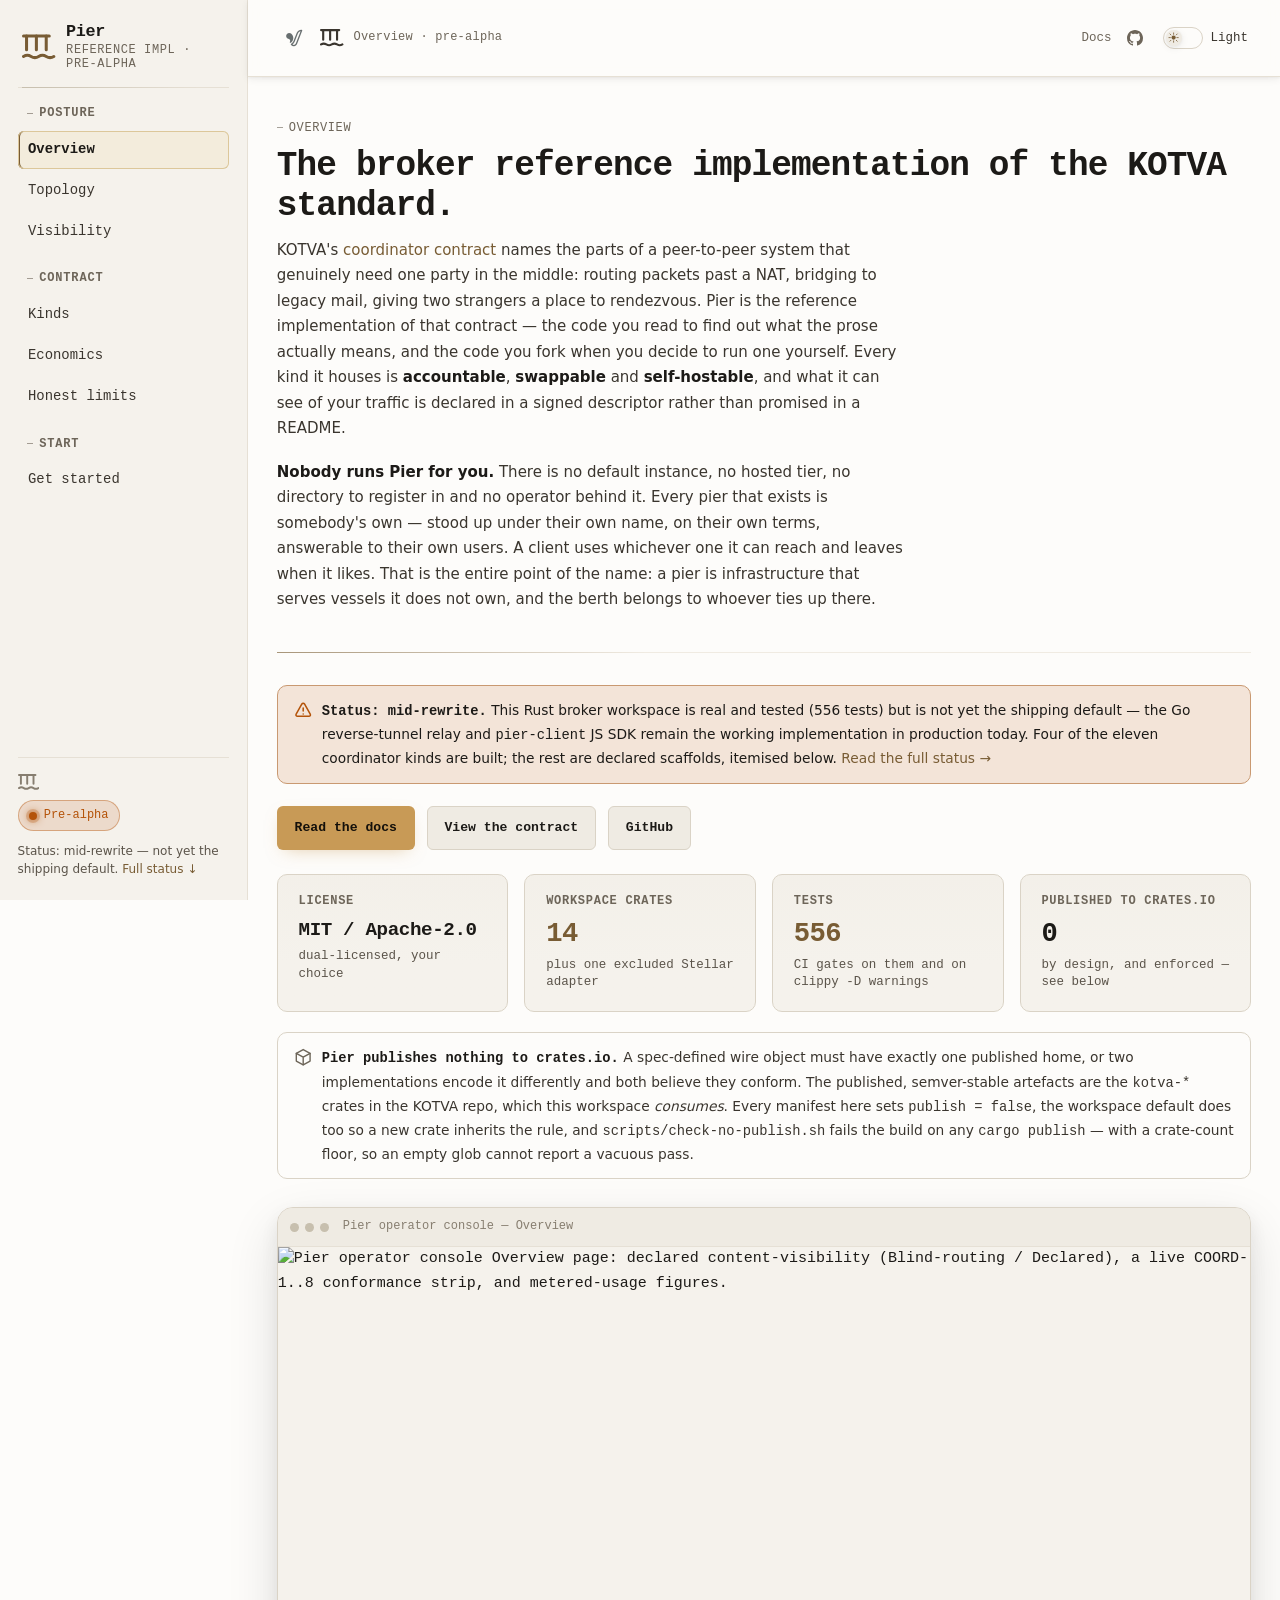
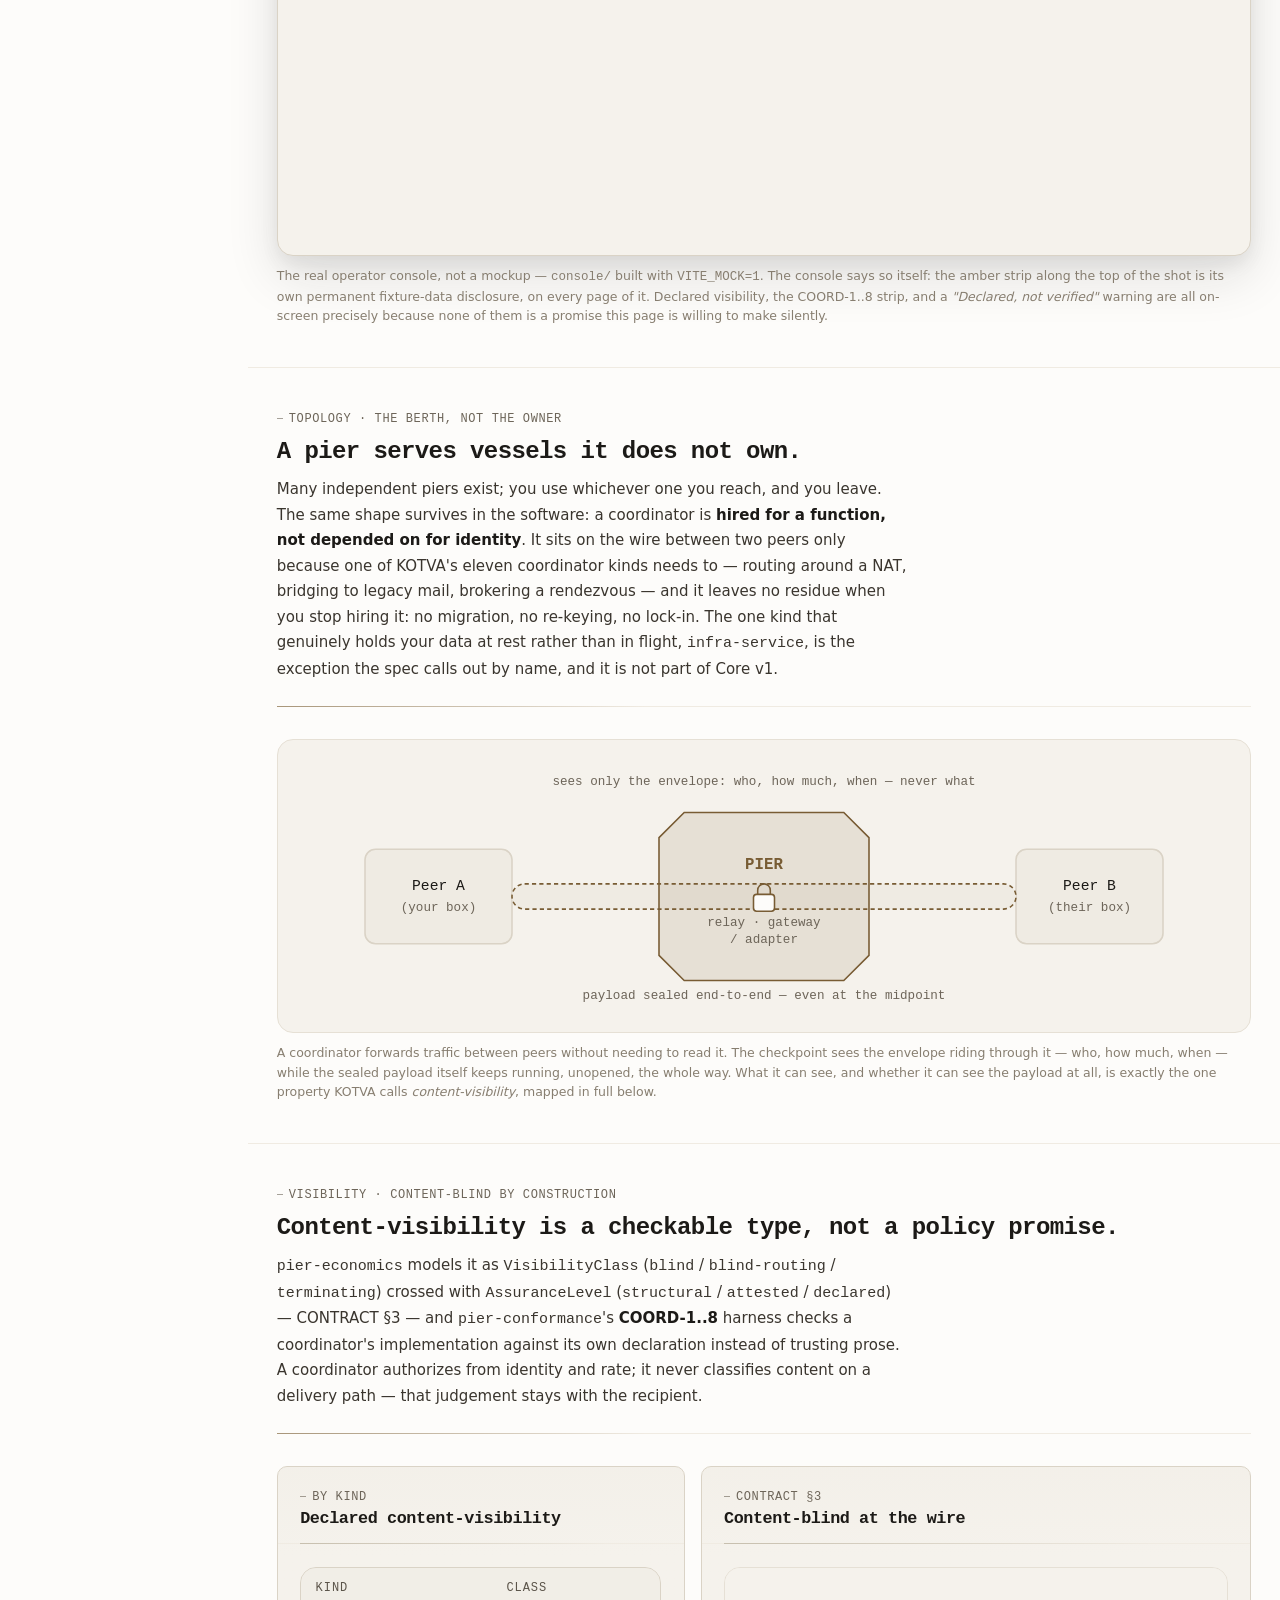
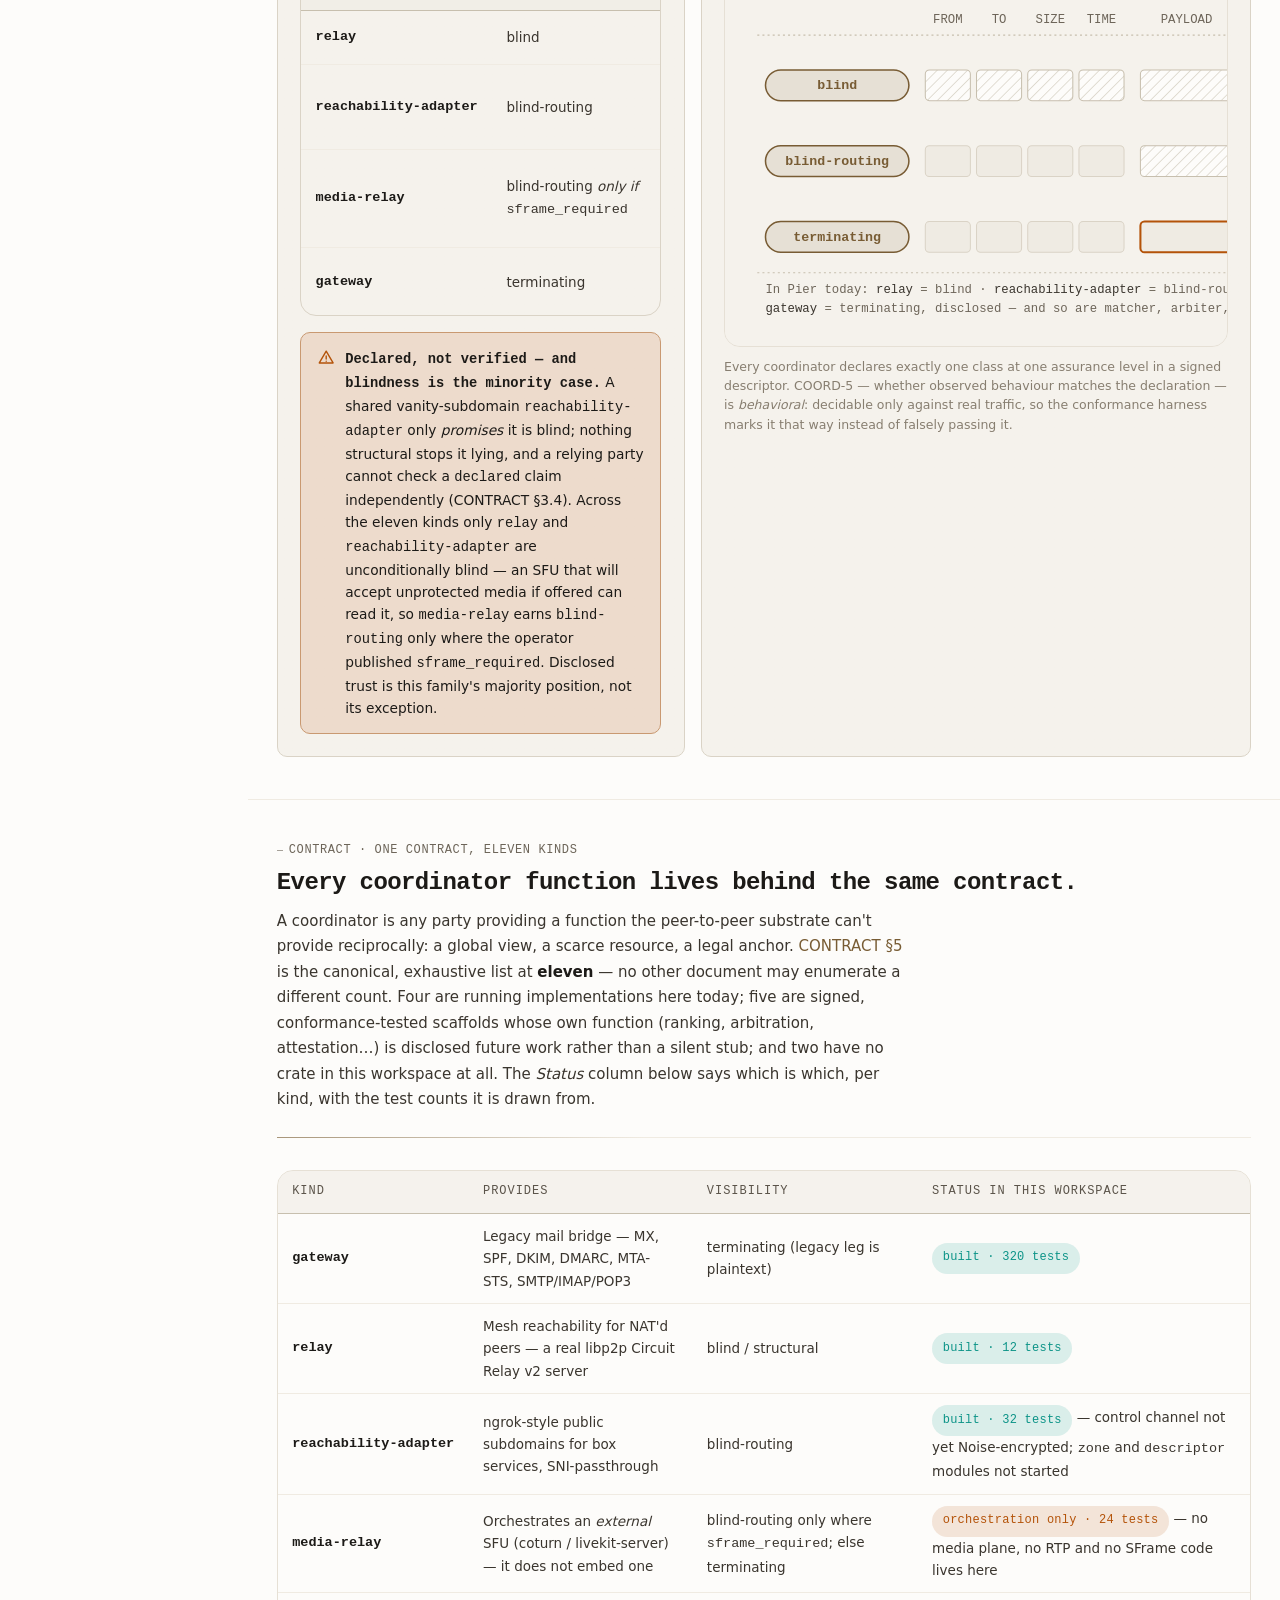
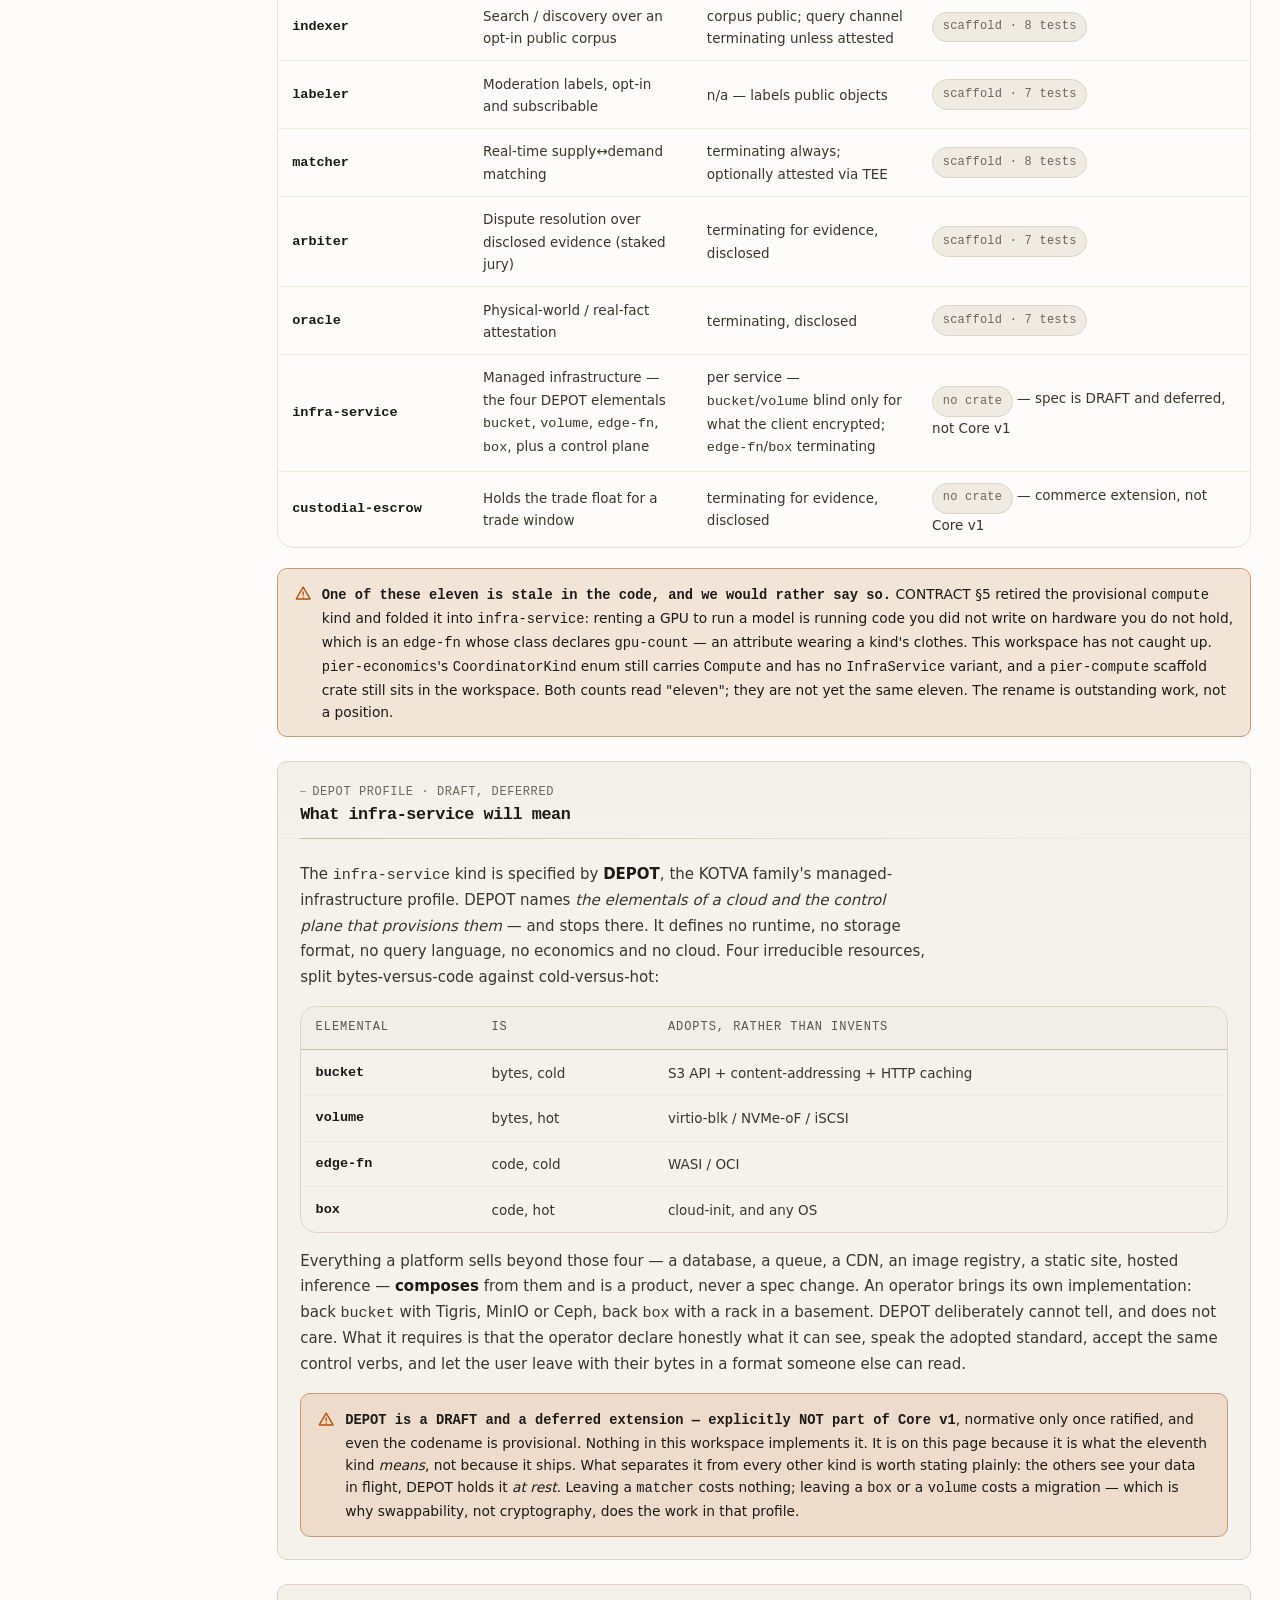
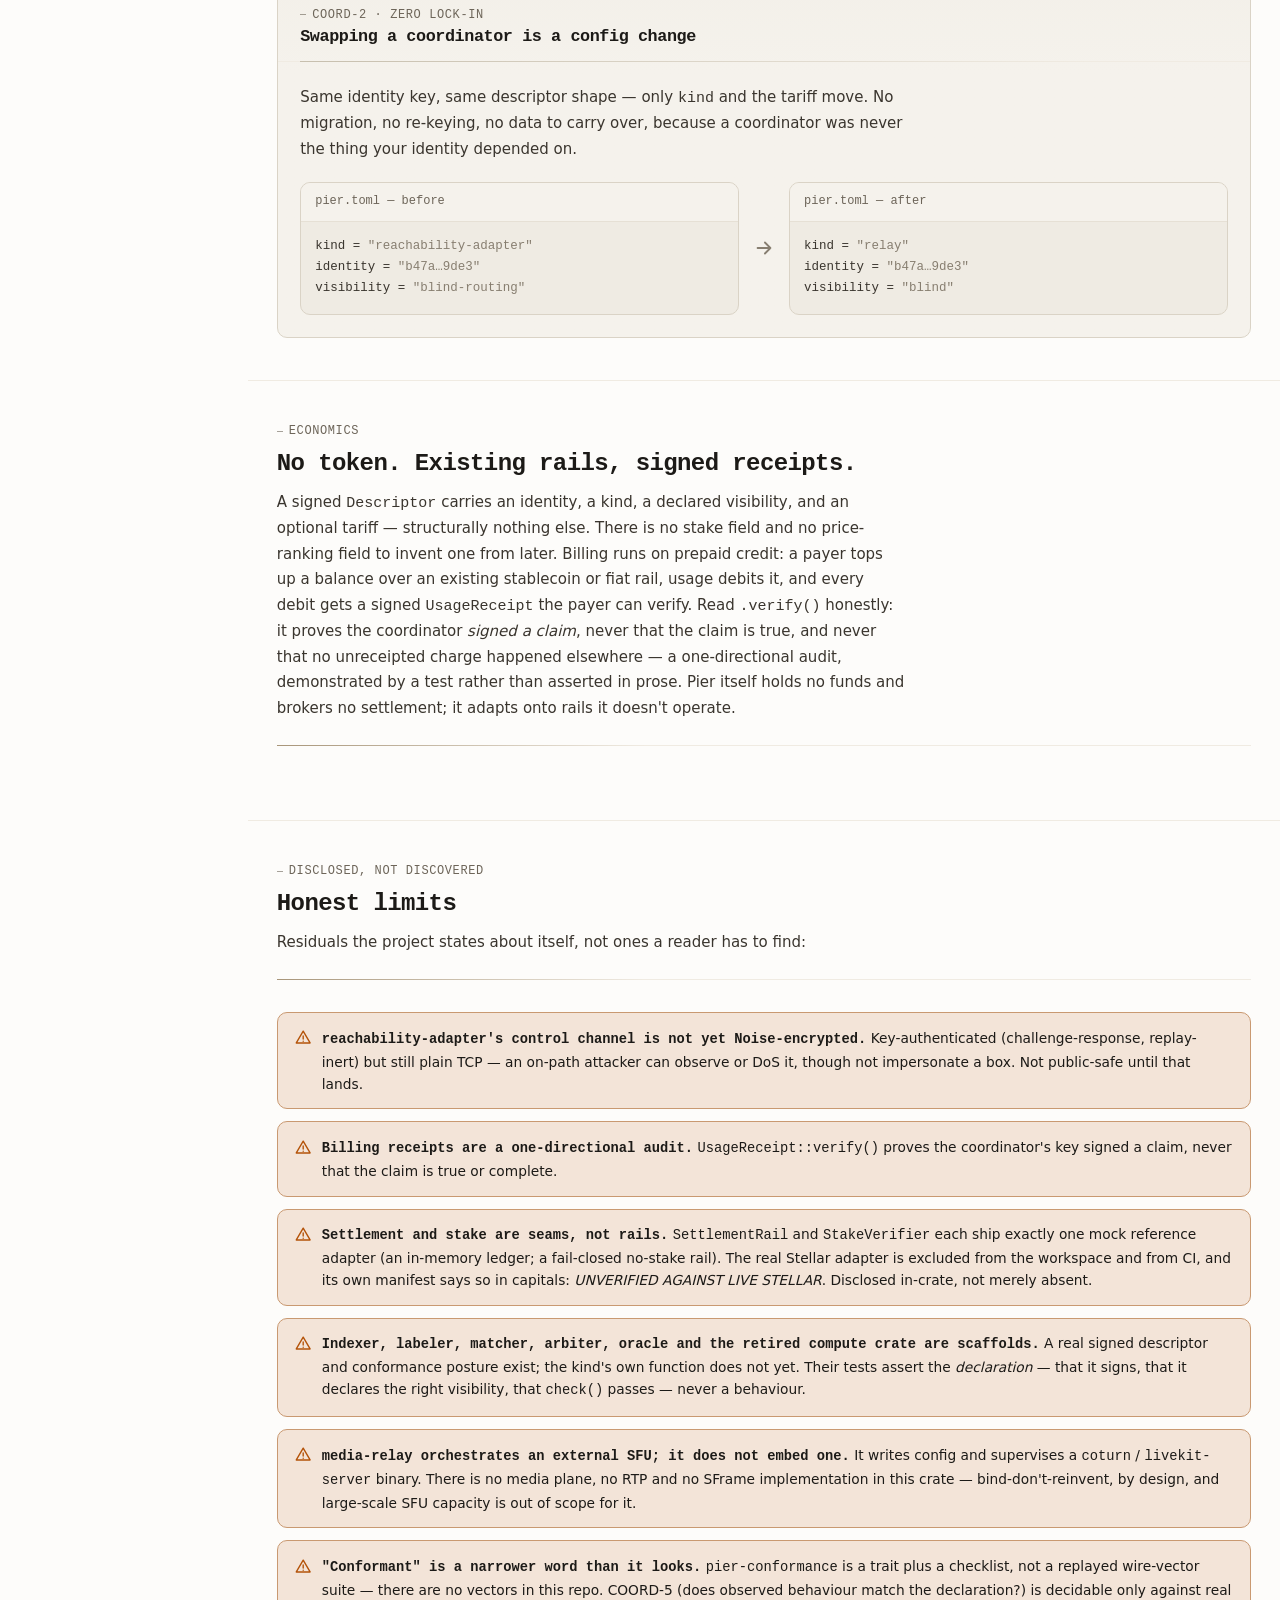
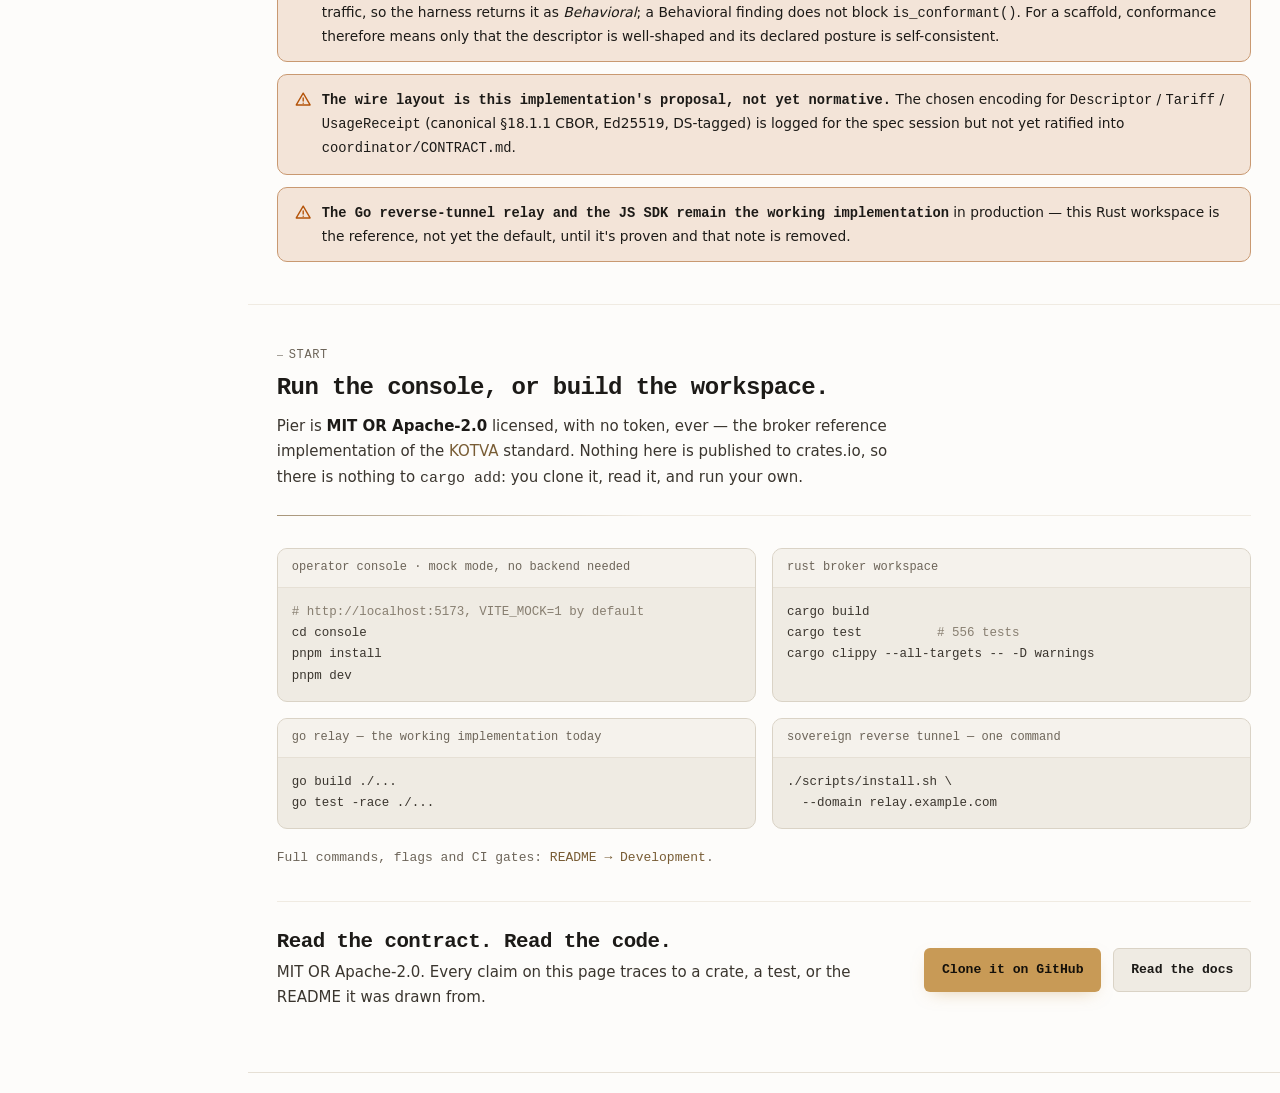
==== commit 42f312bb: "site: the GitHub link is the mark, not the word Both top bars now carry the Octicon mark inline inst" ====
--- a/site/index.html
+++ b/site/index.html
@@ -115,6 +115,9 @@
 .top-actions{display:flex;align-items:center;gap:1rem;flex-shrink:0}
 .top-link{font-family:var(--font-mono);font-size:12.5px;color:var(--text-muted);min-height:44px;display:inline-flex;align-items:center}
 .top-link:hover{color:var(--text-primary)}
+/* GitHub is carried by the mark alone; the anchor keeps the same 44px hit
+   target and muted colour as the lettered links beside it. */
+.top-gh svg{display:block}
 @media(max-width:640px){.top-link{display:none}}
 
 .theme-switch{display:flex;align-items:center;gap:.5rem;background:none;border:none;cursor:pointer;color:var(--text-secondary);padding:.2rem;border-radius:var(--radius-sm)}
@@ -342,7 +345,7 @@
       </div>
       <div class="top-actions">
         <a class="top-link" href="docs.html">Docs</a>
-        <a class="top-link" href="https://github.com/vul-os/pier" target="_blank" rel="noopener">GitHub</a>
+        <a class="top-link top-gh" href="https://github.com/vul-os/pier" target="_blank" rel="noopener" aria-label="GitHub" title="GitHub"><svg viewBox="0 0 16 16" width="16" height="16" fill="currentColor" aria-hidden="true"><path d="M8 0c4.42 0 8 3.58 8 8a8.013 8.013 0 0 1-5.45 7.59c-.4.08-.55-.17-.55-.38 0-.27.01-1.13.01-2.2 0-.75-.25-1.23-.54-1.48 1.78-.2 3.65-.88 3.65-3.95 0-.88-.31-1.59-.82-2.15.08-.2.36-1.02-.08-2.12 0 0-.67-.22-2.2.82-.64-.18-1.32-.27-2-.27s-1.36.09-2 .27c-1.53-1.03-2.2-.82-2.2-.82-.44 1.1-.16 1.92-.08 2.12-.51.56-.82 1.28-.82 2.15 0 3.06 1.86 3.75 3.64 3.95-.23.2-.44.55-.51 1.07-.46.21-1.61.55-2.33-.66-.15-.24-.6-.83-1.23-.82-.67.01-.27.38.01.53.34.19.73.9.82 1.13.16.45.68 1.31 2.69.94 0 .67.01 1.3.01 1.49 0 .21-.15.46-.55.38A7.995 7.995 0 0 1 0 8c0-4.42 3.58-8 8-8Z"/></svg></a>
         <button class="theme-switch" id="themeBtn" type="button" role="switch" aria-checked="true" aria-label="Toggle light and dark theme">
           <span class="track" id="themeTrack">
             <span class="thumb" id="themeThumb">
--- a/site/assets/site-theme.css
+++ b/site/assets/site-theme.css
@@ -0,0 +1,197 @@
+/* Pier site — shared theme tokens + chrome.
+   ────────────────────────────────────────────────────────────────────────
+   The token ladder below is copied VERBATIM from the operator console's own
+   design system (console/src/app.css) — bronze accent on a near-black IDE
+   canvas, warm-paper light palette, same radii/spacing/shadow scale. The
+   landing page and the docs viewer are meant to look like the console they
+   front, so they share its tokens rather than inventing a second palette.
+   Self-hosted: no remote fonts, no CDN — system font stacks only (this file
+   is the ENTIRE cross-page dependency, vendored, no network fetch). */
+
+*, *::before, *::after { box-sizing: border-box; }
+
+:root {
+  color-scheme: dark;
+  --font-mono: ui-monospace, 'SF Mono', 'JetBrains Mono', 'Cascadia Code', 'Fira Code', monospace;
+  --font-sans: -apple-system, BlinkMacSystemFont, 'Segoe UI', Inter, system-ui, sans-serif;
+  --font-disp: 'Trebuchet MS', var(--font-sans);
+
+  --accent: #c89a56;
+  --accent-hover: color-mix(in srgb, var(--accent) 85%, white 15%);
+  --accent-soft: color-mix(in srgb, var(--accent) 12%, transparent);
+  --accent-contrast: var(--bg-base);
+  --accent-fill: #c89a56;
+  --accent-fill-contrast: #14100a;
+
+  /* ═══ DARK — verbatim console ladder ═══ */
+  --bg-base: #0c0c0c;
+  --bg-surface: #111111;
+  --bg-elevated: #1a1a1a;
+  --bg-hover: #1e1e1e;
+  --bg-active: #262626;
+  --bg-selected: #1b1509;
+  --bg-selected-border: #3a2e17;
+
+  --border-subtle: #111111;
+  --border-default: #1a1a1a;
+  --border-strong: #222222;
+  --border-emphasis: #333333;
+
+  --text-primary: #e5e5e5;
+  --text-secondary: #cccccc;
+  --text-tertiary: #999999;
+  --text-muted: #888888;
+  --text-faint: #666666;
+  --text-ghost: #555555;
+
+  --shadow-sm: 0 2px 8px rgba(0, 0, 0, 0.50), 0 1px 3px rgba(0, 0, 0, 0.35);
+  --shadow-md: 0 8px 32px rgba(0, 0, 0, 0.60), 0 2px 8px rgba(0, 0, 0, 0.35);
+  --shadow-lg: 0 20px 60px rgba(0, 0, 0, 0.65), 0 8px 20px rgba(0, 0, 0, 0.40);
+
+  --status-success: #2dd4bf;
+  --status-warning: #f59e0b;
+  --status-danger: #f43f5e;
+  --status-success-soft: color-mix(in srgb, var(--status-success) 14%, transparent);
+  --status-warning-soft: color-mix(in srgb, var(--status-warning) 14%, transparent);
+  --status-danger-soft: color-mix(in srgb, var(--status-danger) 12%, transparent);
+
+  --radius-xs: 4px; --radius-sm: 6px; --radius-md: 10px; --radius-lg: 16px; --radius-xl: 24px; --radius-full: 9999px;
+  --space-1: 4px; --space-2: 8px; --space-3: 12px; --space-4: 16px; --space-5: 24px; --space-6: 32px;
+  --focus-ring: 0 0 0 3px color-mix(in srgb, var(--accent) 50%, transparent);
+  --nav-scrim: rgba(12, 12, 12, 0.86);
+  --ease: cubic-bezier(0.16, 1, 0.3, 1);
+  --dur-fast: 120ms; --dur: 180ms; --dur-slow: 320ms;
+  --max: 1220px;
+}
+
+:root[data-theme='dark'] {
+  color-scheme: dark;
+  --bg-base: #0c0c0c; --bg-surface: #111111; --bg-elevated: #1a1a1a; --bg-hover: #1e1e1e; --bg-active: #262626;
+  --bg-selected: #1b1509; --bg-selected-border: #3a2e17;
+  --border-subtle: #111111; --border-default: #1a1a1a; --border-strong: #222222; --border-emphasis: #333333;
+  --text-primary: #e5e5e5; --text-secondary: #cccccc; --text-tertiary: #999999; --text-muted: #888888; --text-faint: #666666; --text-ghost: #555555;
+  --status-success: #2dd4bf; --status-warning: #f59e0b; --status-danger: #f43f5e;
+  --nav-scrim: rgba(12, 12, 12, 0.86);
+  --accent: #c89a56;
+  --accent-hover: color-mix(in srgb, var(--accent) 85%, white 15%);
+}
+
+/* ═══ LIGHT — warm-neutral paper, accent deepened for AA text contrast ═══ */
+:root[data-theme='light'] {
+  color-scheme: light;
+  --accent: color-mix(in srgb, #c89a56 60%, black);
+  --accent-hover: color-mix(in srgb, var(--accent) 84%, black 16%);
+  --accent-soft: color-mix(in srgb, var(--accent) 12%, transparent);
+  --bg-base: #fdfcfa; --bg-surface: #f5f2ec; --bg-elevated: #efebe3; --bg-hover: #e9e4da; --bg-active: #e2dccf;
+  --bg-selected: #f3ecdc; --bg-selected-border: #dcc79a;
+  --border-subtle: #f0ebe2; --border-default: #e6e0d5; --border-strong: #dad3c6; --border-emphasis: #c7bfae;
+  --text-primary: #1c1a17; --text-secondary: #3a352e; --text-tertiary: #5b544a; --text-muted: #6d6559; --text-faint: #877e70; --text-ghost: #a49a89;
+  --shadow-sm: 0 2px 8px rgba(28, 26, 23, 0.07), 0 1px 3px rgba(28, 26, 23, 0.05);
+  --shadow-md: 0 8px 28px rgba(28, 26, 23, 0.10), 0 2px 8px rgba(28, 26, 23, 0.06);
+  --shadow-lg: 0 20px 52px rgba(28, 26, 23, 0.12), 0 8px 18px rgba(28, 26, 23, 0.07);
+  --status-success: #0d9488; --status-warning: #b45309; --status-danger: #e11d48;
+  --focus-ring: 0 0 0 3px color-mix(in srgb, var(--accent) 32%, transparent);
+  --nav-scrim: rgba(253, 252, 250, 0.86);
+}
+
+/* Pre-hydration system-light fallback (no FOUC), only until JS stamps data-theme. */
+@media (prefers-color-scheme: light) {
+  :root:not([data-theme]) {
+    color-scheme: light;
+    --accent: color-mix(in srgb, #c89a56 60%, black);
+    --accent-hover: color-mix(in srgb, var(--accent) 84%, black 16%);
+    --accent-soft: color-mix(in srgb, var(--accent) 12%, transparent);
+    --bg-base: #fdfcfa; --bg-surface: #f5f2ec; --bg-elevated: #efebe3; --bg-hover: #e9e4da; --bg-active: #e2dccf;
+    --bg-selected: #f3ecdc; --bg-selected-border: #dcc79a;
+    --border-subtle: #f0ebe2; --border-default: #e6e0d5; --border-strong: #dad3c6; --border-emphasis: #c7bfae;
+    --text-primary: #1c1a17; --text-secondary: #3a352e; --text-tertiary: #5b544a; --text-muted: #6d6559; --text-faint: #877e70; --text-ghost: #a49a89;
+    --shadow-sm: 0 2px 8px rgba(28, 26, 23, 0.07), 0 1px 3px rgba(28, 26, 23, 0.05);
+    --shadow-md: 0 8px 28px rgba(28, 26, 23, 0.10), 0 2px 8px rgba(28, 26, 23, 0.06);
+    --shadow-lg: 0 20px 52px rgba(28, 26, 23, 0.12), 0 8px 18px rgba(28, 26, 23, 0.07);
+    --status-success: #0d9488; --status-warning: #b45309; --status-danger: #e11d48;
+    --focus-ring: 0 0 0 3px color-mix(in srgb, var(--accent) 32%, transparent);
+    --nav-scrim: rgba(253, 252, 250, 0.86);
+  }
+}
+
+html { scroll-behavior: smooth; }
+body {
+  margin: 0; background: var(--bg-base); color: var(--text-primary);
+  font-family: var(--font-mono); font-size: 15px; line-height: 1.65;
+  -webkit-font-smoothing: antialiased; -moz-osx-font-smoothing: grayscale;
+  overflow-x: hidden;
+  transition: background-color var(--dur) var(--ease), color var(--dur) var(--ease);
+}
+a { color: inherit; text-decoration: none; }
+img, svg { max-width: 100%; display: block; }
+.wrap { max-width: var(--max); margin: 0 auto; padding: 0 24px; }
+.disp { font-family: var(--font-disp); font-weight: 700; letter-spacing: -0.02em; }
+p, .prose { font-family: var(--font-sans); }
+
+::selection { background: color-mix(in srgb, var(--accent) 28%, transparent); color: var(--text-primary); }
+:focus-visible { outline: none; box-shadow: var(--focus-ring); border-radius: var(--radius-sm); }
+::-webkit-scrollbar { width: 8px; height: 8px; }
+::-webkit-scrollbar-track { background: transparent; }
+::-webkit-scrollbar-thumb { background: var(--border-emphasis); border-radius: 99px; }
+* { scrollbar-width: thin; scrollbar-color: var(--border-emphasis) transparent; }
+
+/* ── site header (shared shell, both pages) ─────────────────────────── */
+.site-header {
+  position: sticky; top: 0; z-index: 50; backdrop-filter: blur(10px);
+  background: var(--nav-scrim); border-bottom: 1px solid var(--border-default);
+}
+.nav { display: flex; align-items: center; gap: 18px; height: 58px; }.brand {
+  display: flex; align-items: center; gap: 10px; font-weight: 700; font-size: 16px; letter-spacing: .14em;
+  padding-left: 16px; border-left: 1px solid var(--border-default); min-height: 44px;
+}
+.brand svg { color: var(--accent); height: 22px; width: auto; flex: none; }
+.brand b { font-family: var(--font-disp); letter-spacing: .16em; }
+.nav-spacer { flex: 1; }
+.nav-links { display: flex; align-items: center; gap: 18px; font-size: 13px; color: var(--text-muted); }
+.nav-links a { min-height: 44px; display: inline-flex; align-items: center; }
+.nav-links a:hover { color: var(--text-primary); }
+/* GitHub is carried by the mark alone — same colour and hit target as the
+   lettered links, sized to sit level with the theme toggle's 16px icons. */
+.nav-links a.gh svg { display: block; }
+.btn {
+  border: 1px solid var(--border-strong); padding: 9px 14px; font-size: 12px; letter-spacing: .06em;
+  text-transform: uppercase; color: var(--text-primary); transition: .15s; white-space: nowrap;
+  min-height: 44px; display: inline-flex; align-items: center; border-radius: var(--radius-sm);
+  font-family: var(--font-mono);
+}
+.btn:hover { border-color: var(--accent); color: var(--accent-hover); background: var(--bg-hover); }
+.btn-fill { background: var(--accent-fill); border-color: transparent; color: var(--accent-fill-contrast); font-weight: 600; }
+.btn-fill:hover { background: color-mix(in srgb, var(--accent-fill) 88%, black); color: var(--accent-fill-contrast); }
+
+/* theme toggle */
+.theme-toggle {
+  display: inline-flex; align-items: center; justify-content: center; width: 40px; height: 40px;
+  min-width: 44px; min-height: 44px;
+  border: 1px solid var(--border-strong); border-radius: var(--radius-sm); background: var(--bg-elevated);
+  color: var(--text-secondary); cursor: pointer; transition: .15s; flex: none;
+}
+.theme-toggle:hover { border-color: var(--accent); color: var(--accent); }
+.theme-toggle svg { width: 16px; height: 16px; }
+.theme-toggle .moon { display: none; }
+:root[data-theme='light'] .theme-toggle .sun { display: none; }
+:root[data-theme='light'] .theme-toggle .moon { display: block; }
+@media (prefers-color-scheme: light) {
+  :root:not([data-theme]) .theme-toggle .sun { display: none; }
+  :root:not([data-theme]) .theme-toggle .moon { display: block; }
+}
+
+@media (max-width: 640px) { .brand b { display: none; } .nav-links a.hidem { display: none; } }
+/* Below 400px the header CTA button plus back-link/brand/toggle no longer fit
+   one unwrapped row; the CTA is never the only way to reach it (the hero and
+   footer both repeat it), so it is the one thing that yields. */
+@media (max-width: 400px) { .site-header .nav > a.btn { display: none; } }
+
+/* ── site footer (shared shell, both pages) ─────────────────────────── */
+.site-footer { border-top: 1px solid var(--border-default); margin-top: 20px; padding: 32px 0; color: var(--text-faint); font-size: 12px; }
+.foot { display: flex; flex-wrap: wrap; gap: 16px; align-items: center; justify-content: space-between; }
+.foot a { color: var(--text-muted); min-height: 44px; display: inline-flex; align-items: center; }
+.foot a:hover { color: var(--accent); }
+
+@media (prefers-reduced-motion: reduce) {
+  *, *::before, *::after { animation-duration: 0.01ms !important; animation-iteration-count: 1 !important; transition-duration: 0.01ms !important; }
+}
